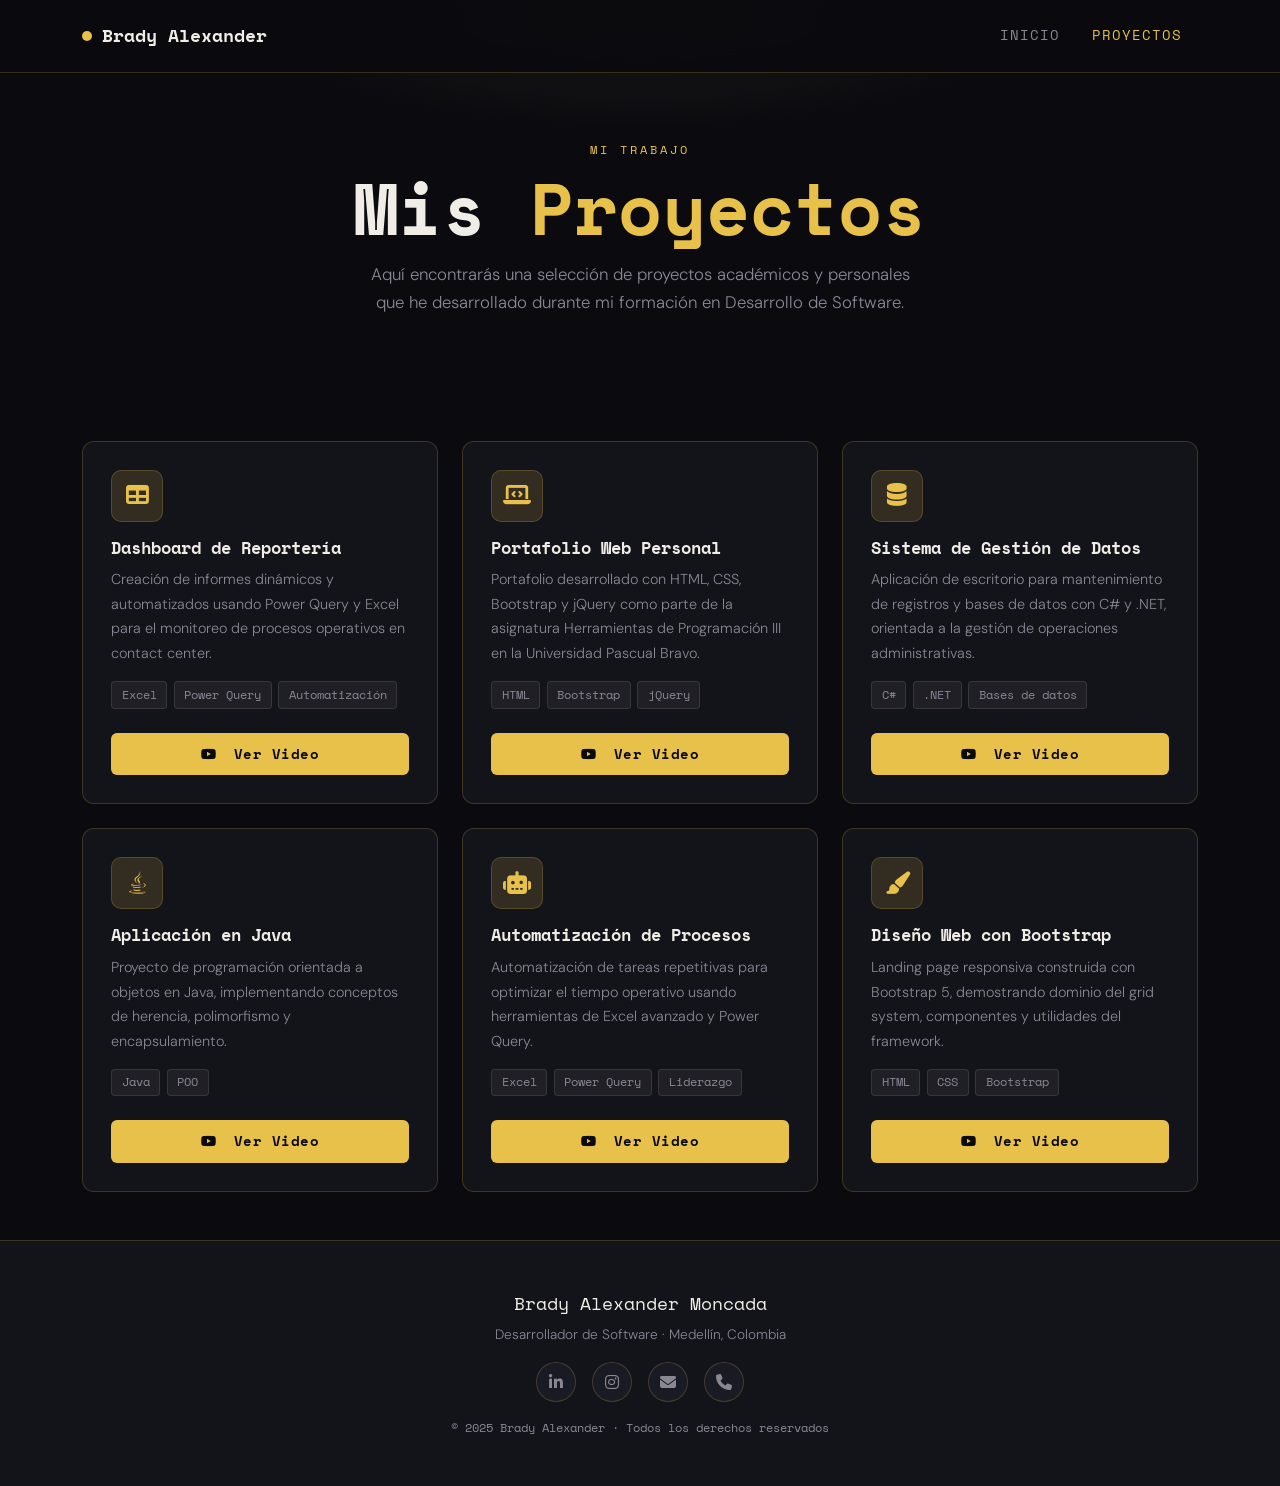
==== projects.html @ 41837b55 "Creación de estructura básica de mi portafolio" ====
<!DOCTYPE html>
<html lang="es">
<head>
  <meta charset="UTF-8" />
  <meta name="viewport" content="width=device-width, initial-scale=1.0"/>
  <title>Proyectos | Brady Alexander</title>

  <!-- Bootstrap CSS (CDN) -->
  <link rel="stylesheet" href="https://cdn.jsdelivr.net/npm/bootstrap@5.3.3/dist/css/bootstrap.min.css"/>
  <!-- FontAwesome (CDN) -->
  <link rel="stylesheet" href="https://cdnjs.cloudflare.com/ajax/libs/font-awesome/6.5.0/css/all.min.css"/>
  <!-- Google Fonts -->
  <link href="https://fonts.googleapis.com/css2?family=Space+Mono:wght@400;700&family=DM+Sans:wght@300;400;600&display=swap" rel="stylesheet"/>
  <!-- Estilos personalizados -->
  <link rel="stylesheet" href="css/styles.css"/>
</head>
<body>

  <!-- ===== NAVBAR ===== -->
  <nav class="navbar navbar-expand-lg navbar-dark fixed-top" id="mainNav">
    <div class="container">
      <a class="navbar-brand fw-bold" href="index.html">
        <span class="brand-dot"></span> Brady Alexander
      </a>
      <button class="navbar-toggler" type="button" data-bs-toggle="collapse" data-bs-target="#navMenu">
        <span class="navbar-toggler-icon"></span>
      </button>
      <div class="collapse navbar-collapse" id="navMenu">
        <ul class="navbar-nav ms-auto">
          <li class="nav-item"><a class="nav-link" href="index.html">Inicio</a></li>
          <li class="nav-item"><a class="nav-link active" href="projects.html">Proyectos</a></li>
        </ul>
      </div>
    </div>
  </nav>

  <!-- ===== HERO PROYECTOS ===== -->
  <header class="hero-projects d-flex align-items-center">
    <div class="container text-center">
      <span class="section-label">Mi trabajo</span>
      <h1 class="hero-title mt-2">Mis <span class="accent">Proyectos</span></h1>
      <p class="hero-desc mx-auto" style="max-width:550px;">
        Aquí encontrarás una selección de proyectos académicos y personales
        que he desarrollado durante mi formación en Desarrollo de Software.
      </p>
    </div>
  </header>

  <!-- ===== PROYECTOS ===== -->
  <section class="section-projects py-5">
    <div class="container">
      <div class="row g-4">

        <!-- Proyecto 1 -->
        <div class="col-md-6 col-lg-4">
          <div class="project-card">
            <div class="project-icon"><i class="fas fa-table"></i></div>
            <h5 class="project-title">Dashboard de Reportería</h5>
            <p class="project-desc">
              Creación de informes dinámicos y automatizados usando Power Query y Excel
              para el monitoreo de procesos operativos en contact center.
            </p>
            <div class="project-tags">
              <span>Excel</span><span>Power Query</span><span>Automatización</span>
            </div>
            <button
              class="btn btn-accent w-100 mt-3 btn-ver-video"
              data-bs-toggle="modal"
              data-bs-target="#modalVideo1"
              data-video="https://www.youtube.com/embed/Vl0H-qTclOE"
              data-titulo="Dashboard de Reportería">
              <i class="fab fa-youtube me-2"></i> Ver Video
            </button>
          </div>
        </div>

        <!-- Proyecto 2 -->
        <div class="col-md-6 col-lg-4">
          <div class="project-card">
            <div class="project-icon"><i class="fas fa-laptop-code"></i></div>
            <h5 class="project-title">Portafolio Web Personal</h5>
            <p class="project-desc">
              Portafolio desarrollado con HTML, CSS, Bootstrap y jQuery como parte de
              la asignatura Herramientas de Programación III en la Universidad Pascual Bravo.
            </p>
            <div class="project-tags">
              <span>HTML</span><span>Bootstrap</span><span>jQuery</span>
            </div>
            <button
              class="btn btn-accent w-100 mt-3 btn-ver-video"
              data-bs-toggle="modal"
              data-bs-target="#modalVideo1"
              data-video="https://www.youtube.com/embed/ysEN5RaKOlA"
              data-titulo="Portafolio Web Personal">
              <i class="fab fa-youtube me-2"></i> Ver Video
            </button>
          </div>
        </div>

        <!-- Proyecto 3 -->
        <div class="col-md-6 col-lg-4">
          <div class="project-card">
            <div class="project-icon"><i class="fas fa-database"></i></div>
            <h5 class="project-title">Sistema de Gestión de Datos</h5>
            <p class="project-desc">
              Aplicación de escritorio para mantenimiento de registros y bases de datos
              con C# y .NET, orientada a la gestión de operaciones administrativas.
            </p>
            <div class="project-tags">
              <span>C#</span><span>.NET</span><span>Bases de datos</span>
            </div>
            <button
              class="btn btn-accent w-100 mt-3 btn-ver-video"
              data-bs-toggle="modal"
              data-bs-target="#modalVideo1"
              data-video="https://www.youtube.com/embed/GfBdtaXNjr0"
              data-titulo="Sistema de Gestión de Datos">
              <i class="fab fa-youtube me-2"></i> Ver Video
            </button>
          </div>
        </div>

        <!-- Proyecto 4 -->
        <div class="col-md-6 col-lg-4">
          <div class="project-card">
            <div class="project-icon"><i class="fab fa-java"></i></div>
            <h5 class="project-title">Aplicación en Java</h5>
            <p class="project-desc">
              Proyecto de programación orientada a objetos en Java, implementando
              conceptos de herencia, polimorfismo y encapsulamiento.
            </p>
            <div class="project-tags">
              <span>Java</span><span>POO</span>
            </div>
            <button
              class="btn btn-accent w-100 mt-3 btn-ver-video"
              data-bs-toggle="modal"
              data-bs-target="#modalVideo1"
              data-video="https://www.youtube.com/embed/grEKMHGYyns"
              data-titulo="Aplicación en Java">
              <i class="fab fa-youtube me-2"></i> Ver Video
            </button>
          </div>
        </div>

        <!-- Proyecto 5 -->
        <div class="col-md-6 col-lg-4">
          <div class="project-card">
            <div class="project-icon"><i class="fas fa-robot"></i></div>
            <h5 class="project-title">Automatización de Procesos</h5>
            <p class="project-desc">
              Automatización de tareas repetitivas para optimizar el tiempo operativo
              usando herramientas de Excel avanzado y Power Query.
            </p>
            <div class="project-tags">
              <span>Excel</span><span>Power Query</span><span>Liderazgo</span>
            </div>
            <button
              class="btn btn-accent w-100 mt-3 btn-ver-video"
              data-bs-toggle="modal"
              data-bs-target="#modalVideo1"
              data-video="https://www.youtube.com/embed/9No-FiEInLA"
              data-titulo="Automatización de Procesos">
              <i class="fab fa-youtube me-2"></i> Ver Video
            </button>
          </div>
        </div>

        <!-- Proyecto 6 -->
        <div class="col-md-6 col-lg-4">
          <div class="project-card">
            <div class="project-icon"><i class="fas fa-paint-brush"></i></div>
            <h5 class="project-title">Diseño Web con Bootstrap</h5>
            <p class="project-desc">
              Landing page responsiva construida con Bootstrap 5, demostrando
              dominio del grid system, componentes y utilidades del framework.
            </p>
            <div class="project-tags">
              <span>HTML</span><span>CSS</span><span>Bootstrap</span>
            </div>
            <button
              class="btn btn-accent w-100 mt-3 btn-ver-video"
              data-bs-toggle="modal"
              data-bs-target="#modalVideo1"
              data-video="https://www.youtube.com/embed/O_9u1822Asw"
              data-titulo="Diseño Web con Bootstrap">
              <i class="fab fa-youtube me-2"></i> Ver Video
            </button>
          </div>
        </div>

      </div>
    </div>
  </section>

  <!-- ===== MODAL (único, reutilizable con jQuery) ===== -->
  <div class="modal fade" id="modalVideo1" tabindex="-1" aria-labelledby="modalLabel1" aria-hidden="true">
    <div class="modal-dialog modal-lg modal-dialog-centered">
      <div class="modal-content modal-custom">
        <div class="modal-header">
          <h5 class="modal-title" id="modalLabel1">Video del Proyecto</h5>
          <button type="button" class="btn-close btn-close-white" data-bs-dismiss="modal"></button>
        </div>
        <div class="modal-body p-0">
          <div class="ratio ratio-16x9">
            <iframe id="videoFrame" src="" title="Video del proyecto" allowfullscreen></iframe>
          </div>
        </div>
        <div class="modal-footer">
          <button type="button" class="btn btn-secondary" data-bs-dismiss="modal">
            <i class="fas fa-times me-1"></i> Cerrar
          </button>
        </div>
      </div>
    </div>
  </div>

  <!-- ===== FOOTER ===== -->
  <footer class="site-footer py-5">
    <div class="container text-center">
      <p class="footer-name">Brady Alexander Moncada</p>
      <p class="footer-sub">Desarrollador de Software · Medellín, Colombia</p>
      <div class="footer-social d-flex justify-content-center gap-3 my-3">
        <a href="https://www.linkedin.com/in/br-moncada-408133352/" target="_blank"><i class="fab fa-linkedin-in"></i></a>
        <a href="https://www.instagram.com/bra" target="_blank"><i class="fab fa-instagram"></i></a>
        <a href="mailto:bradymoncada17@gmail.com"><i class="fas fa-envelope"></i></a>
        <a href="tel:+573144029116"><i class="fas fa-phone"></i></a>
      </div>
      <p class="footer-copy">© 2025 Brady Alexander · Todos los derechos reservados</p>
    </div>
  </footer>

  <!-- jQuery (CDN) -->
  <script src="https://code.jquery.com/jquery-3.7.1.min.js"></script>
  <!-- Bootstrap JS (CDN) -->
  <script src="https://cdn.jsdelivr.net/npm/bootstrap@5.3.3/dist/js/bootstrap.bundle.min.js"></script>
  <!-- Scripts personalizados -->
  <script src="js/scripts.js"></script>
</body>
</html>
---- css/styles.css ----
/* ============================================
   PORTAFOLIO - BRADY ALEXANDER
   styles.css
   ============================================ */

/* ---------- Variables ---------- */
:root {
  --bg-dark:     #0a0a0f;
  --bg-card:     #13131a;
  --bg-card2:    #1a1a24;
  --accent:      #e8c14b;
  --accent-dim:  rgba(232, 193, 75, 0.15);
  --text-main:   #f0ede6;
  --text-muted:  #8a8795;
  --border:      rgba(232, 193, 75, 0.2);
  --font-mono:   'Space Mono', monospace;
  --font-body:   'DM Sans', sans-serif;
  --radius:      12px;
  --transition:  0.3s ease;
}

/* ---------- Reset & Base ---------- */
*, *::before, *::after { box-sizing: border-box; margin: 0; padding: 0; }

html { scroll-behavior: smooth; }

body {
  background-color: var(--bg-dark);
  color: var(--text-main);
  font-family: var(--font-body);
  font-weight: 300;
  line-height: 1.7;
  overflow-x: hidden;
}

h1, h2, h3, h4, h5, h6 { font-family: var(--font-mono); font-weight: 700; }

.accent { color: var(--accent); }

/* ---------- Navbar ---------- */
#mainNav {
  background: rgba(10, 10, 15, 0.85);
  backdrop-filter: blur(12px);
  border-bottom: 1px solid var(--border);
  padding: 1rem 0;
  transition: var(--transition);
}

#mainNav.scrolled {
  padding: 0.6rem 0;
  background: rgba(10, 10, 15, 0.97);
}

.navbar-brand {
  font-family: var(--font-mono);
  font-size: 1.1rem;
  color: var(--text-main) !important;
  display: flex;
  align-items: center;
  gap: 10px;
}

.brand-dot {
  display: inline-block;
  width: 10px;
  height: 10px;
  background: var(--accent);
  border-radius: 50%;
  animation: pulse 2s infinite;
}

@keyframes pulse {
  0%, 100% { opacity: 1; transform: scale(1); }
  50%       { opacity: 0.5; transform: scale(0.8); }
}

.nav-link {
  font-family: var(--font-mono);
  font-size: 0.85rem;
  color: var(--text-muted) !important;
  letter-spacing: 1px;
  text-transform: uppercase;
  transition: var(--transition);
  padding: 0.4rem 1rem !important;
}

.nav-link:hover,
.nav-link.active { color: var(--accent) !important; }

/* ---------- Botones ---------- */
.btn-accent {
  background: var(--accent);
  color: #0a0a0f;
  font-family: var(--font-mono);
  font-size: 0.85rem;
  font-weight: 700;
  border: none;
  border-radius: 6px;
  padding: 0.7rem 1.5rem;
  transition: var(--transition);
  letter-spacing: 0.5px;
}

.btn-accent:hover {
  background: #f0cd5a;
  color: #0a0a0f;
  transform: translateY(-2px);
  box-shadow: 0 8px 20px rgba(232, 193, 75, 0.3);
}

.btn-outline-light {
  font-family: var(--font-mono);
  font-size: 0.85rem;
  border-radius: 6px;
  padding: 0.7rem 1.5rem;
  transition: var(--transition);
}

.btn-outline-light:hover { transform: translateY(-2px); }

/* ---------- Hero (index) ---------- */
.hero {
  min-height: 100vh;
  padding: 120px 0 80px;
  background:
    radial-gradient(ellipse 60% 60% at 80% 50%, rgba(232,193,75,0.07) 0%, transparent 70%),
    radial-gradient(ellipse 40% 40% at 20% 80%, rgba(232,193,75,0.04) 0%, transparent 70%),
    var(--bg-dark);
}

.hero-tag {
  font-family: var(--font-mono);
  font-size: 0.9rem;
  color: var(--accent);
  letter-spacing: 2px;
  margin-bottom: 0.5rem;
}

.hero-title {
  font-size: clamp(2.5rem, 6vw, 4.5rem);
  line-height: 1.1;
  margin-bottom: 0.75rem;
}

.hero-subtitle {
  font-family: var(--font-mono);
  font-size: 0.9rem;
  color: var(--accent);
  letter-spacing: 1px;
  margin-bottom: 1.25rem;
}

.hero-desc {
  font-size: 1.05rem;
  color: var(--text-muted);
  max-width: 520px;
}

/* Avatar */
.avatar-wrapper {
  position: relative;
  width: 220px;
  height: 220px;
}

.avatar-ring {
  position: absolute;
  inset: -8px;
  border-radius: 50%;
  border: 2px dashed var(--border);
  animation: spin 20s linear infinite;
}

@keyframes spin { to { transform: rotate(360deg); } }

.avatar-initials {
  width: 220px;
  height: 220px;
  border-radius: 50%;
  background: var(--bg-card2);
  border: 3px solid var(--accent);
  display: flex;
  align-items: center;
  justify-content: center;
  font-family: var(--font-mono);
  font-size: 3.5rem;
  font-weight: 700;
  color: var(--accent);
  letter-spacing: 4px;
}

/* Social buttons */
.social-btn {
  width: 44px;
  height: 44px;
  border-radius: 50%;
  border: 1px solid var(--border);
  background: var(--bg-card);
  color: var(--text-muted);
  display: flex;
  align-items: center;
  justify-content: center;
  font-size: 1rem;
  text-decoration: none;
  transition: var(--transition);
}

.social-btn:hover {
  background: var(--accent);
  color: #0a0a0f;
  border-color: var(--accent);
  transform: translateY(-3px);
}

/* ---------- Hero Proyectos ---------- */
.hero-projects {
  min-height: 40vh;
  padding: 140px 0 60px;
  background:
    radial-gradient(ellipse 50% 50% at 50% 0%, rgba(232,193,75,0.08) 0%, transparent 70%),
    var(--bg-dark);
  text-align: center;
}

/* ---------- Secciones ---------- */
.section-label {
  font-family: var(--font-mono);
  font-size: 0.75rem;
  color: var(--accent);
  letter-spacing: 3px;
  text-transform: uppercase;
  display: block;
  margin-bottom: 0.5rem;
}

.section-title {
  font-size: clamp(1.8rem, 4vw, 2.8rem);
  margin-bottom: 0;
}

/* Sobre mí */
.section-sobre { background: var(--bg-card); }

.sobre-card {
  background: var(--bg-card2);
  border: 1px solid var(--border);
  border-radius: var(--radius);
  padding: 2rem;
}

.sobre-card p { color: var(--text-muted); margin-bottom: 1rem; }
.sobre-card p:last-child { margin-bottom: 0; }
.sobre-card strong { color: var(--text-main); }

.info-grid {
  display: grid;
  grid-template-columns: 1fr 1fr;
  gap: 1rem;
}

.info-item {
  background: var(--bg-card2);
  border: 1px solid var(--border);
  border-radius: 8px;
  padding: 0.85rem 1rem;
  display: flex;
  align-items: center;
  gap: 0.75rem;
  font-size: 0.9rem;
  color: var(--text-muted);
}

.info-item i { color: var(--accent); font-size: 1rem; flex-shrink: 0; }

/* Habilidades */
.section-skills { background: var(--bg-dark); }

.skills-card {
  background: var(--bg-card);
  border: 1px solid var(--border);
  border-radius: var(--radius);
  padding: 2rem;
  height: 100%;
}

.skills-group-title {
  font-family: var(--font-mono);
  font-size: 0.9rem;
  color: var(--accent);
  margin-bottom: 1.25rem;
  text-transform: uppercase;
  letter-spacing: 1px;
}

.skill-tags { display: flex; flex-wrap: wrap; gap: 0.5rem; }

.skill-tag {
  background: var(--accent-dim);
  border: 1px solid var(--border);
  color: var(--text-main);
  border-radius: 6px;
  padding: 0.35rem 0.85rem;
  font-size: 0.82rem;
  display: flex;
  align-items: center;
  gap: 0.5rem;
  transition: var(--transition);
}

.skill-tag i { color: var(--accent); }

.skill-tag:hover {
  background: var(--accent);
  color: #0a0a0f;
  border-color: var(--accent);
  transform: translateY(-2px);
}

.skill-tag:hover i { color: #0a0a0f; }

.skill-tag.soft { background: rgba(255,255,255,0.04); }
.skill-tag.soft i { color: var(--text-muted); }
.skill-tag.soft:hover i { color: #0a0a0f; }

/* Experiencia / Timeline */
.section-exp { background: var(--bg-card); }

.timeline { position: relative; padding-left: 2rem; }

.timeline::before {
  content: '';
  position: absolute;
  left: 0;
  top: 0;
  bottom: 0;
  width: 2px;
  background: linear-gradient(to bottom, var(--accent), transparent);
}

.timeline-item { position: relative; padding: 0 0 2.5rem 2rem; }

.timeline-dot {
  position: absolute;
  left: -2rem;
  top: 4px;
  width: 14px;
  height: 14px;
  border-radius: 50%;
  background: var(--accent);
  border: 3px solid var(--bg-dark);
  transform: translateX(4px);
}

.timeline-content {
  background: var(--bg-card2);
  border: 1px solid var(--border);
  border-radius: var(--radius);
  padding: 1.25rem 1.5rem;
}

.timeline-date {
  font-family: var(--font-mono);
  font-size: 0.75rem;
  color: var(--accent);
  letter-spacing: 1px;
  display: block;
  margin-bottom: 0.35rem;
}

.timeline-content h5 {
  font-size: 1rem;
  margin-bottom: 0.75rem;
  color: var(--text-main);
}

.timeline-content h5 em { color: var(--text-muted); font-style: normal; }

.timeline-content ul {
  list-style: none;
  padding: 0;
  margin: 0;
}

.timeline-content ul li {
  color: var(--text-muted);
  font-size: 0.9rem;
  padding: 0.15rem 0 0.15rem 1.1rem;
  position: relative;
}

.timeline-content ul li::before {
  content: '▸';
  color: var(--accent);
  position: absolute;
  left: 0;
}

/* Estudios */
.section-studies { background: var(--bg-dark); }

.study-card {
  background: var(--bg-card);
  border: 1px solid var(--border);
  border-radius: var(--radius);
  padding: 2rem;
  text-align: center;
  height: 100%;
  position: relative;
  transition: var(--transition);
}

.study-card:hover {
  border-color: var(--accent);
  transform: translateY(-4px);
  box-shadow: 0 12px 30px rgba(232, 193, 75, 0.1);
}

.study-card.current { border-color: var(--accent); }

.study-badge {
  position: absolute;
  top: -12px;
  left: 50%;
  transform: translateX(-50%);
  background: var(--accent);
  color: #0a0a0f;
  font-family: var(--font-mono);
  font-size: 0.7rem;
  font-weight: 700;
  padding: 0.2rem 0.8rem;
  border-radius: 20px;
  letter-spacing: 1px;
}

.study-icon {
  font-size: 2.5rem;
  color: var(--accent);
  margin-bottom: 1rem;
  display: block;
}

.study-card h5 { font-size: 1rem; margin-bottom: 0.4rem; }

.study-card p { color: var(--text-muted); font-size: 0.88rem; margin-bottom: 0.75rem; }

.study-date {
  font-family: var(--font-mono);
  font-size: 0.75rem;
  color: var(--text-muted);
}

/* ---------- Proyectos ---------- */
.section-projects { background: var(--bg-dark); }

.project-card {
  background: var(--bg-card);
  border: 1px solid var(--border);
  border-radius: var(--radius);
  padding: 1.75rem;
  height: 100%;
  display: flex;
  flex-direction: column;
  transition: var(--transition);
}

.project-card:hover {
  border-color: var(--accent);
  transform: translateY(-5px);
  box-shadow: 0 16px 40px rgba(232, 193, 75, 0.12);
}

.project-icon {
  width: 52px;
  height: 52px;
  border-radius: 10px;
  background: var(--accent-dim);
  border: 1px solid var(--border);
  display: flex;
  align-items: center;
  justify-content: center;
  font-size: 1.4rem;
  color: var(--accent);
  margin-bottom: 1rem;
}

.project-title {
  font-size: 1.05rem;
  margin-bottom: 0.6rem;
}

.project-desc {
  font-size: 0.9rem;
  color: var(--text-muted);
  flex-grow: 1;
  margin-bottom: 1rem;
}

.project-tags {
  display: flex;
  flex-wrap: wrap;
  gap: 0.4rem;
  margin-bottom: 0.5rem;
}

.project-tags span {
  background: rgba(255,255,255,0.05);
  border: 1px solid rgba(255,255,255,0.1);
  color: var(--text-muted);
  border-radius: 4px;
  padding: 0.15rem 0.6rem;
  font-size: 0.75rem;
  font-family: var(--font-mono);
}

/* ---------- Modal ---------- */
.modal-custom {
  background: var(--bg-card);
  border: 1px solid var(--border);
  border-radius: var(--radius);
}

.modal-custom .modal-header {
  background: var(--bg-card2);
  border-bottom: 1px solid var(--border);
  color: var(--text-main);
}

.modal-custom .modal-title { font-family: var(--font-mono); font-size: 0.95rem; }

.modal-custom .modal-footer {
  background: var(--bg-card2);
  border-top: 1px solid var(--border);
}

.modal-custom iframe { border: none; }

/* ---------- Footer ---------- */
.site-footer {
  background: var(--bg-card);
  border-top: 1px solid var(--border);
}

.footer-name {
  font-family: var(--font-mono);
  font-size: 1.1rem;
  color: var(--text-main);
  margin-bottom: 0.25rem;
}

.footer-sub {
  font-size: 0.85rem;
  color: var(--text-muted);
  margin-bottom: 0;
}

.footer-social a {
  width: 40px;
  height: 40px;
  border-radius: 50%;
  border: 1px solid var(--border);
  background: var(--bg-card2);
  color: var(--text-muted);
  display: flex;
  align-items: center;
  justify-content: center;
  text-decoration: none;
  transition: var(--transition);
}

.footer-social a:hover {
  background: var(--accent);
  color: #0a0a0f;
  border-color: var(--accent);
}

.footer-copy {
  font-family: var(--font-mono);
  font-size: 0.75rem;
  color: var(--text-muted);
  margin-bottom: 0;
}

/* ---------- Animación scroll (jQuery observer) ---------- */
.fade-up {
  opacity: 0;
  transform: translateY(30px);
  transition: opacity 0.6s ease, transform 0.6s ease;
}

.fade-up.visible {
  opacity: 1;
  transform: translateY(0);
}

/* ---------- Responsive ---------- */
@media (max-width: 768px) {
  .info-grid { grid-template-columns: 1fr; }
  .hero { padding: 100px 0 60px; }
  .hero-title { font-size: 2.5rem; }
  .avatar-wrapper { width: 160px; height: 160px; }
  .avatar-initials { width: 160px; height: 160px; font-size: 2.5rem; }
}
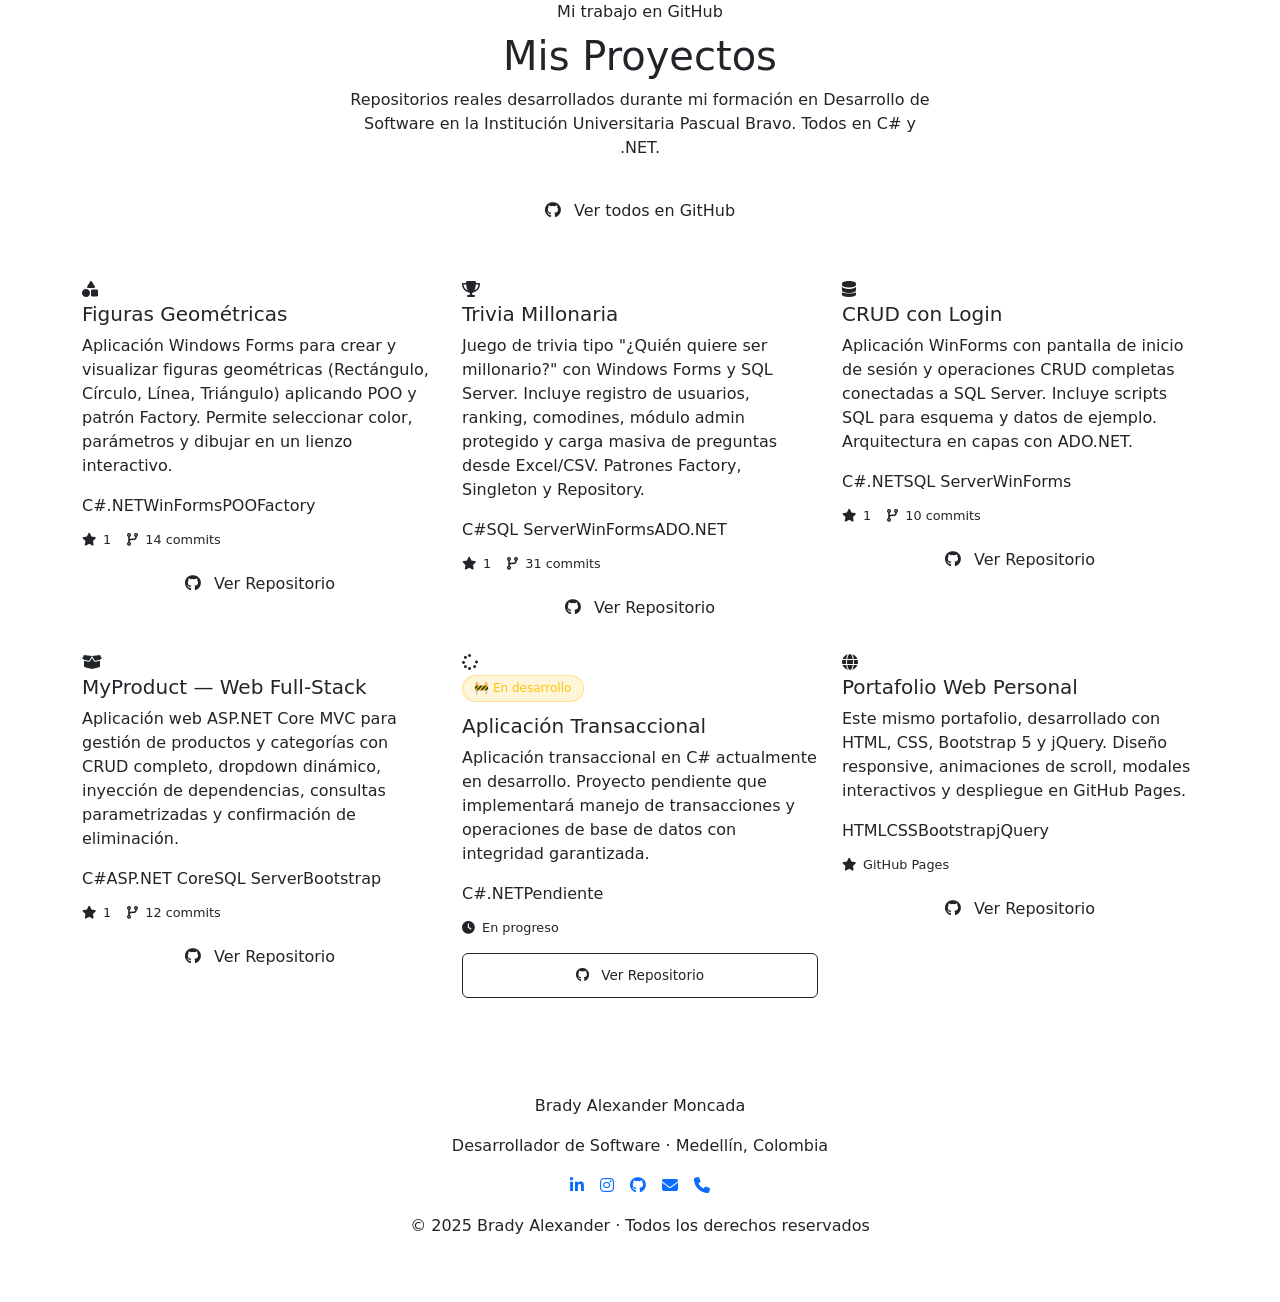
==== commit 15198b79: "Se agrega nuevos datos y función de descargar Hoja de vida" ====
--- a/projects.html
+++ b/projects.html
@@ -4,19 +4,13 @@
   <meta charset="UTF-8" />
   <meta name="viewport" content="width=device-width, initial-scale=1.0"/>
   <title>Proyectos | Brady Alexander</title>
-
-  <!-- Bootstrap CSS (CDN) -->
   <link rel="stylesheet" href="https://cdn.jsdelivr.net/npm/bootstrap@5.3.3/dist/css/bootstrap.min.css"/>
-  <!-- FontAwesome (CDN) -->
   <link rel="stylesheet" href="https://cdnjs.cloudflare.com/ajax/libs/font-awesome/6.5.0/css/all.min.css"/>
-  <!-- Google Fonts -->
   <link href="https://fonts.googleapis.com/css2?family=Space+Mono:wght@400;700&family=DM+Sans:wght@300;400;600&display=swap" rel="stylesheet"/>
-  <!-- Estilos personalizados -->
   <link rel="stylesheet" href="css/styles.css"/>
 </head>
 <body>
 
-  <!-- ===== NAVBAR ===== -->
   <nav class="navbar navbar-expand-lg navbar-dark fixed-top" id="mainNav">
     <div class="container">
       <a class="navbar-brand fw-bold" href="index.html">
@@ -34,158 +28,158 @@
     </div>
   </nav>
 
-  <!-- ===== HERO PROYECTOS ===== -->
   <header class="hero-projects d-flex align-items-center">
     <div class="container text-center">
-      <span class="section-label">Mi trabajo</span>
+      <span class="section-label">Mi trabajo en GitHub</span>
       <h1 class="hero-title mt-2">Mis <span class="accent">Proyectos</span></h1>
-      <p class="hero-desc mx-auto" style="max-width:550px;">
-        Aquí encontrarás una selección de proyectos académicos y personales
-        que he desarrollado durante mi formación en Desarrollo de Software.
+      <p class="hero-desc mx-auto" style="max-width:580px;">
+        Repositorios reales desarrollados durante mi formación en Desarrollo de Software en la
+        Institución Universitaria Pascual Bravo. Todos en C# y .NET.
       </p>
+      <a href="https://github.com/bradymoncada17" target="_blank" class="btn btn-accent mt-3">
+        <i class="fab fa-github me-2"></i> Ver todos en GitHub
+      </a>
     </div>
   </header>
 
-  <!-- ===== PROYECTOS ===== -->
   <section class="section-projects py-5">
     <div class="container">
       <div class="row g-4">
 
-        <!-- Proyecto 1 -->
-        <div class="col-md-6 col-lg-4">
-          <div class="project-card">
-            <div class="project-icon"><i class="fas fa-table"></i></div>
-            <h5 class="project-title">Dashboard de Reportería</h5>
-            <p class="project-desc">
-              Creación de informes dinámicos y automatizados usando Power Query y Excel
-              para el monitoreo de procesos operativos en contact center.
-            </p>
-            <div class="project-tags">
-              <span>Excel</span><span>Power Query</span><span>Automatización</span>
-            </div>
-            <button
-              class="btn btn-accent w-100 mt-3 btn-ver-video"
-              data-bs-toggle="modal"
-              data-bs-target="#modalVideo1"
-              data-video="https://www.youtube.com/embed/Vl0H-qTclOE"
-              data-titulo="Dashboard de Reportería">
-              <i class="fab fa-youtube me-2"></i> Ver Video
-            </button>
-          </div>
-        </div>
-
-        <!-- Proyecto 2 -->
-        <div class="col-md-6 col-lg-4">
-          <div class="project-card">
-            <div class="project-icon"><i class="fas fa-laptop-code"></i></div>
+        <!-- PROYECTO 1: Figuras Geométricas -->
+        <div class="col-md-6 col-lg-4">
+          <div class="project-card">
+            <div class="project-icon"><i class="fas fa-shapes"></i></div>
+            <h5 class="project-title">Figuras Geométricas</h5>
+            <p class="project-desc">
+              Aplicación Windows Forms para crear y visualizar figuras geométricas
+              (Rectángulo, Círculo, Línea, Triángulo) aplicando POO y patrón Factory.
+              Permite seleccionar color, parámetros y dibujar en un lienzo interactivo.
+            </p>
+            <div class="project-tags">
+              <span>C#</span><span>.NET</span><span>WinForms</span><span>POO</span><span>Factory</span>
+            </div>
+            <div class="project-meta">
+              <span><i class="fas fa-star"></i> 1</span>
+              <span><i class="fas fa-code-branch"></i> 14 commits</span>
+            </div>
+            <a href="https://github.com/bradymoncada17/Figuras-Geom-tricas" target="_blank" class="btn btn-accent w-100 mt-3">
+              <i class="fab fa-github me-2"></i> Ver Repositorio
+            </a>
+          </div>
+        </div>
+
+        <!-- PROYECTO 2: Millonario Challenge -->
+        <div class="col-md-6 col-lg-4">
+          <div class="project-card">
+            <div class="project-icon"><i class="fas fa-trophy"></i></div>
+            <h5 class="project-title">Trivia Millonaria</h5>
+            <p class="project-desc">
+              Juego de trivia tipo "¿Quién quiere ser millonario?" con Windows Forms y SQL Server.
+              Incluye registro de usuarios, ranking, comodines, módulo admin protegido y
+              carga masiva de preguntas desde Excel/CSV. Patrones Factory, Singleton y Repository.
+            </p>
+            <div class="project-tags">
+              <span>C#</span><span>SQL Server</span><span>WinForms</span><span>ADO.NET</span>
+            </div>
+            <div class="project-meta">
+              <span><i class="fas fa-star"></i> 1</span>
+              <span><i class="fas fa-code-branch"></i> 31 commits</span>
+            </div>
+            <a href="https://github.com/bradymoncada17/Millonario-Challenge" target="_blank" class="btn btn-accent w-100 mt-3">
+              <i class="fab fa-github me-2"></i> Ver Repositorio
+            </a>
+          </div>
+        </div>
+
+        <!-- PROYECTO 3: CRUD -->
+        <div class="col-md-6 col-lg-4">
+          <div class="project-card">
+            <div class="project-icon"><i class="fas fa-database"></i></div>
+            <h5 class="project-title">CRUD con Login</h5>
+            <p class="project-desc">
+              Aplicación WinForms con pantalla de inicio de sesión y operaciones CRUD
+              completas conectadas a SQL Server. Incluye scripts SQL para esquema y
+              datos de ejemplo. Arquitectura en capas con ADO.NET.
+            </p>
+            <div class="project-tags">
+              <span>C#</span><span>.NET</span><span>SQL Server</span><span>WinForms</span>
+            </div>
+            <div class="project-meta">
+              <span><i class="fas fa-star"></i> 1</span>
+              <span><i class="fas fa-code-branch"></i> 10 commits</span>
+            </div>
+            <a href="https://github.com/bradymoncada17/CRUD" target="_blank" class="btn btn-accent w-100 mt-3">
+              <i class="fab fa-github me-2"></i> Ver Repositorio
+            </a>
+          </div>
+        </div>
+
+        <!-- PROYECTO 4: MyProduct -->
+        <div class="col-md-6 col-lg-4">
+          <div class="project-card">
+            <div class="project-icon"><i class="fas fa-box-open"></i></div>
+            <h5 class="project-title">MyProduct — Web Full-Stack</h5>
+            <p class="project-desc">
+              Aplicación web ASP.NET Core MVC para gestión de productos y categorías con
+              CRUD completo, dropdown dinámico, inyección de dependencias, consultas
+              parametrizadas y confirmación de eliminación.
+            </p>
+            <div class="project-tags">
+              <span>C#</span><span>ASP.NET Core</span><span>SQL Server</span><span>Bootstrap</span>
+            </div>
+            <div class="project-meta">
+              <span><i class="fas fa-star"></i> 1</span>
+              <span><i class="fas fa-code-branch"></i> 12 commits</span>
+            </div>
+            <a href="https://github.com/bradymoncada17/MyProduct" target="_blank" class="btn btn-accent w-100 mt-3">
+              <i class="fab fa-github me-2"></i> Ver Repositorio
+            </a>
+          </div>
+        </div>
+
+        <!-- PROYECTO 5: Aplicacion Transaccional -->
+        <div class="col-md-6 col-lg-4">
+          <div class="project-card">
+            <div class="project-icon"><i class="fas fa-spinner"></i></div>
+            <span class="project-wip-badge">🚧 En desarrollo</span>
+            <h5 class="project-title">Aplicación Transaccional</h5>
+            <p class="project-desc">
+              Aplicación transaccional en C# actualmente en desarrollo. Proyecto pendiente
+              que implementará manejo de transacciones y operaciones de base de datos
+              con integridad garantizada.
+            </p>
+            <div class="project-tags">
+              <span>C#</span><span>.NET</span><span>Pendiente</span>
+            </div>
+            <div class="project-meta">
+              <span><i class="fas fa-clock"></i> En progreso</span>
+            </div>
+            <a href="https://github.com/bradymoncada17/Aplicacion-transaccional" target="_blank" class="btn btn-outline-secondary w-100 mt-3">
+              <i class="fab fa-github me-2"></i> Ver Repositorio
+            </a>
+          </div>
+        </div>
+
+        <!-- PROYECTO 6: PortafolioWeb -->
+        <div class="col-md-6 col-lg-4">
+          <div class="project-card">
+            <div class="project-icon"><i class="fas fa-globe"></i></div>
             <h5 class="project-title">Portafolio Web Personal</h5>
             <p class="project-desc">
-              Portafolio desarrollado con HTML, CSS, Bootstrap y jQuery como parte de
-              la asignatura Herramientas de Programación III en la Universidad Pascual Bravo.
-            </p>
-            <div class="project-tags">
-              <span>HTML</span><span>Bootstrap</span><span>jQuery</span>
-            </div>
-            <button
-              class="btn btn-accent w-100 mt-3 btn-ver-video"
-              data-bs-toggle="modal"
-              data-bs-target="#modalVideo1"
-              data-video="https://www.youtube.com/embed/ysEN5RaKOlA"
-              data-titulo="Portafolio Web Personal">
-              <i class="fab fa-youtube me-2"></i> Ver Video
-            </button>
-          </div>
-        </div>
-
-        <!-- Proyecto 3 -->
-        <div class="col-md-6 col-lg-4">
-          <div class="project-card">
-            <div class="project-icon"><i class="fas fa-database"></i></div>
-            <h5 class="project-title">Sistema de Gestión de Datos</h5>
-            <p class="project-desc">
-              Aplicación de escritorio para mantenimiento de registros y bases de datos
-              con C# y .NET, orientada a la gestión de operaciones administrativas.
-            </p>
-            <div class="project-tags">
-              <span>C#</span><span>.NET</span><span>Bases de datos</span>
-            </div>
-            <button
-              class="btn btn-accent w-100 mt-3 btn-ver-video"
-              data-bs-toggle="modal"
-              data-bs-target="#modalVideo1"
-              data-video="https://www.youtube.com/embed/GfBdtaXNjr0"
-              data-titulo="Sistema de Gestión de Datos">
-              <i class="fab fa-youtube me-2"></i> Ver Video
-            </button>
-          </div>
-        </div>
-
-        <!-- Proyecto 4 -->
-        <div class="col-md-6 col-lg-4">
-          <div class="project-card">
-            <div class="project-icon"><i class="fab fa-java"></i></div>
-            <h5 class="project-title">Aplicación en Java</h5>
-            <p class="project-desc">
-              Proyecto de programación orientada a objetos en Java, implementando
-              conceptos de herencia, polimorfismo y encapsulamiento.
-            </p>
-            <div class="project-tags">
-              <span>Java</span><span>POO</span>
-            </div>
-            <button
-              class="btn btn-accent w-100 mt-3 btn-ver-video"
-              data-bs-toggle="modal"
-              data-bs-target="#modalVideo1"
-              data-video="https://www.youtube.com/embed/grEKMHGYyns"
-              data-titulo="Aplicación en Java">
-              <i class="fab fa-youtube me-2"></i> Ver Video
-            </button>
-          </div>
-        </div>
-
-        <!-- Proyecto 5 -->
-        <div class="col-md-6 col-lg-4">
-          <div class="project-card">
-            <div class="project-icon"><i class="fas fa-robot"></i></div>
-            <h5 class="project-title">Automatización de Procesos</h5>
-            <p class="project-desc">
-              Automatización de tareas repetitivas para optimizar el tiempo operativo
-              usando herramientas de Excel avanzado y Power Query.
-            </p>
-            <div class="project-tags">
-              <span>Excel</span><span>Power Query</span><span>Liderazgo</span>
-            </div>
-            <button
-              class="btn btn-accent w-100 mt-3 btn-ver-video"
-              data-bs-toggle="modal"
-              data-bs-target="#modalVideo1"
-              data-video="https://www.youtube.com/embed/9No-FiEInLA"
-              data-titulo="Automatización de Procesos">
-              <i class="fab fa-youtube me-2"></i> Ver Video
-            </button>
-          </div>
-        </div>
-
-        <!-- Proyecto 6 -->
-        <div class="col-md-6 col-lg-4">
-          <div class="project-card">
-            <div class="project-icon"><i class="fas fa-paint-brush"></i></div>
-            <h5 class="project-title">Diseño Web con Bootstrap</h5>
-            <p class="project-desc">
-              Landing page responsiva construida con Bootstrap 5, demostrando
-              dominio del grid system, componentes y utilidades del framework.
-            </p>
-            <div class="project-tags">
-              <span>HTML</span><span>CSS</span><span>Bootstrap</span>
-            </div>
-            <button
-              class="btn btn-accent w-100 mt-3 btn-ver-video"
-              data-bs-toggle="modal"
-              data-bs-target="#modalVideo1"
-              data-video="https://www.youtube.com/embed/O_9u1822Asw"
-              data-titulo="Diseño Web con Bootstrap">
-              <i class="fab fa-youtube me-2"></i> Ver Video
-            </button>
+              Este mismo portafolio, desarrollado con HTML, CSS, Bootstrap 5 y jQuery.
+              Diseño responsive, animaciones de scroll, modales interactivos y despliegue
+              en GitHub Pages.
+            </p>
+            <div class="project-tags">
+              <span>HTML</span><span>CSS</span><span>Bootstrap</span><span>jQuery</span>
+            </div>
+            <div class="project-meta">
+              <span><i class="fas fa-star"></i> GitHub Pages</span>
+            </div>
+            <a href="https://github.com/bradymoncada17/PortafolioWeb" target="_blank" class="btn btn-accent w-100 mt-3">
+              <i class="fab fa-github me-2"></i> Ver Repositorio
+            </a>
           </div>
         </div>
 
@@ -193,36 +187,14 @@
     </div>
   </section>
 
-  <!-- ===== MODAL (único, reutilizable con jQuery) ===== -->
-  <div class="modal fade" id="modalVideo1" tabindex="-1" aria-labelledby="modalLabel1" aria-hidden="true">
-    <div class="modal-dialog modal-lg modal-dialog-centered">
-      <div class="modal-content modal-custom">
-        <div class="modal-header">
-          <h5 class="modal-title" id="modalLabel1">Video del Proyecto</h5>
-          <button type="button" class="btn-close btn-close-white" data-bs-dismiss="modal"></button>
-        </div>
-        <div class="modal-body p-0">
-          <div class="ratio ratio-16x9">
-            <iframe id="videoFrame" src="" title="Video del proyecto" allowfullscreen></iframe>
-          </div>
-        </div>
-        <div class="modal-footer">
-          <button type="button" class="btn btn-secondary" data-bs-dismiss="modal">
-            <i class="fas fa-times me-1"></i> Cerrar
-          </button>
-        </div>
-      </div>
-    </div>
-  </div>
-
-  <!-- ===== FOOTER ===== -->
   <footer class="site-footer py-5">
     <div class="container text-center">
       <p class="footer-name">Brady Alexander Moncada</p>
       <p class="footer-sub">Desarrollador de Software · Medellín, Colombia</p>
       <div class="footer-social d-flex justify-content-center gap-3 my-3">
-        <a href="https://www.linkedin.com/in/br-moncada-408133352/" target="_blank"><i class="fab fa-linkedin-in"></i></a>
-        <a href="https://www.instagram.com/bra" target="_blank"><i class="fab fa-instagram"></i></a>
+        <a href="https://www.linkedin.com/in/brady-moncada-408133352/" target="_blank"><i class="fab fa-linkedin-in"></i></a>
+        <a href="https://www.instagram.com/bradymoncadaj/" target="_blank"><i class="fab fa-instagram"></i></a>
+        <a href="https://github.com/bradymoncada17" target="_blank"><i class="fab fa-github"></i></a>
         <a href="mailto:bradymoncada17@gmail.com"><i class="fas fa-envelope"></i></a>
         <a href="tel:+573144029116"><i class="fas fa-phone"></i></a>
       </div>
@@ -230,11 +202,8 @@
     </div>
   </footer>
 
-  <!-- jQuery (CDN) -->
   <script src="https://code.jquery.com/jquery-3.7.1.min.js"></script>
-  <!-- Bootstrap JS (CDN) -->
   <script src="https://cdn.jsdelivr.net/npm/bootstrap@5.3.3/dist/js/bootstrap.bundle.min.js"></script>
-  <!-- Scripts personalizados -->
   <script src="js/scripts.js"></script>
 </body>
-</html>
+</html>
--- a/css/styles.css
+++ b/css/styles.css
@@ -1,602 +1,55 @@
-/* ============================================
-   PORTAFOLIO - BRADY ALEXANDER
-   styles.css
-   ============================================ */
-
-/* ---------- Variables ---------- */
-:root {
-  --bg-dark:     #0a0a0f;
-  --bg-card:     #13131a;
-  --bg-card2:    #1a1a24;
-  --accent:      #e8c14b;
-  --accent-dim:  rgba(232, 193, 75, 0.15);
-  --text-main:   #f0ede6;
-  --text-muted:  #8a8795;
-  --border:      rgba(232, 193, 75, 0.2);
-  --font-mono:   'Space Mono', monospace;
-  --font-body:   'DM Sans', sans-serif;
-  --radius:      12px;
-  --transition:  0.3s ease;
+/* FOTO DE PERFIL */
+.avatar-photo {
+  width: 220px;
+  height: 220px;
+  border-radius: 50%;
+  object-fit: cover;
+  border: 3px solid var(--accent);
+  position: relative;
+  z-index: 1;
 }
 
-/* ---------- Reset & Base ---------- */
-*, *::before, *::after { box-sizing: border-box; margin: 0; padding: 0; }
-
-html { scroll-behavior: smooth; }
-
-body {
-  background-color: var(--bg-dark);
-  color: var(--text-main);
-  font-family: var(--font-body);
-  font-weight: 300;
-  line-height: 1.7;
-  overflow-x: hidden;
+/* PROYECTO - BADGE "En desarrollo" */
+.project-wip-badge {
+  display: inline-block;
+  background: rgba(255, 193, 7, 0.15);
+  border: 1px solid rgba(255, 193, 7, 0.4);
+  color: #ffc107;
+  font-size: 0.75rem;
+  font-family: var(--font-mono);
+  border-radius: 20px;
+  padding: 0.2rem 0.7rem;
+  margin-bottom: 0.75rem;
 }
 
-h1, h2, h3, h4, h5, h6 { font-family: var(--font-mono); font-weight: 700; }
-
-.accent { color: var(--accent); }
-
-/* ---------- Navbar ---------- */
-#mainNav {
-  background: rgba(10, 10, 15, 0.85);
-  backdrop-filter: blur(12px);
-  border-bottom: 1px solid var(--border);
-  padding: 1rem 0;
-  transition: var(--transition);
+/* PROYECTO - META (estrellas, commits) */
+.project-meta {
+  display: flex;
+  gap: 1rem;
+  font-size: 0.8rem;
+  color: var(--text-muted);
+  font-family: var(--font-mono);
+  margin-top: 0.75rem;
 }
 
-#mainNav.scrolled {
-  padding: 0.6rem 0;
-  background: rgba(10, 10, 15, 0.97);
+.project-meta i {
+  color: var(--accent);
+  margin-right: 3px;
 }
 
-.navbar-brand {
-  font-family: var(--font-mono);
-  font-size: 1.1rem;
-  color: var(--text-main) !important;
-  display: flex;
-  align-items: center;
-  gap: 10px;
-}
-
-.brand-dot {
-  display: inline-block;
-  width: 10px;
-  height: 10px;
-  background: var(--accent);
-  border-radius: 50%;
-  animation: pulse 2s infinite;
-}
-
-@keyframes pulse {
-  0%, 100% { opacity: 1; transform: scale(1); }
-  50%       { opacity: 0.5; transform: scale(0.8); }
-}
-
-.nav-link {
-  font-family: var(--font-mono);
-  font-size: 0.85rem;
-  color: var(--text-muted) !important;
-  letter-spacing: 1px;
-  text-transform: uppercase;
-  transition: var(--transition);
-  padding: 0.4rem 1rem !important;
-}
-
-.nav-link:hover,
-.nav-link.active { color: var(--accent) !important; }
-
-/* ---------- Botones ---------- */
-.btn-accent {
-  background: var(--accent);
-  color: #0a0a0f;
-  font-family: var(--font-mono);
-  font-size: 0.85rem;
-  font-weight: 700;
-  border: none;
-  border-radius: 6px;
-  padding: 0.7rem 1.5rem;
-  transition: var(--transition);
-  letter-spacing: 0.5px;
-}
-
-.btn-accent:hover {
-  background: #f0cd5a;
-  color: #0a0a0f;
-  transform: translateY(-2px);
-  box-shadow: 0 8px 20px rgba(232, 193, 75, 0.3);
-}
-
-.btn-outline-light {
+/* BOTÓN OUTLINE SECUNDARIO para proyectos en desarrollo */
+.btn-outline-secondary {
   font-family: var(--font-mono);
   font-size: 0.85rem;
   border-radius: 6px;
   padding: 0.7rem 1.5rem;
+  border-color: var(--text-muted);
+  color: var(--text-muted);
   transition: var(--transition);
 }
-
-.btn-outline-light:hover { transform: translateY(-2px); }
-
-/* ---------- Hero (index) ---------- */
-.hero {
-  min-height: 100vh;
-  padding: 120px 0 80px;
-  background:
-    radial-gradient(ellipse 60% 60% at 80% 50%, rgba(232,193,75,0.07) 0%, transparent 70%),
-    radial-gradient(ellipse 40% 40% at 20% 80%, rgba(232,193,75,0.04) 0%, transparent 70%),
-    var(--bg-dark);
+.btn-outline-secondary:hover {
+  border-color: var(--accent);
+  color: var(--accent);
+  background: transparent;
 }
 
-.hero-tag {
-  font-family: var(--font-mono);
-  font-size: 0.9rem;
-  color: var(--accent);
-  letter-spacing: 2px;
-  margin-bottom: 0.5rem;
-}
-
-.hero-title {
-  font-size: clamp(2.5rem, 6vw, 4.5rem);
-  line-height: 1.1;
-  margin-bottom: 0.75rem;
-}
-
-.hero-subtitle {
-  font-family: var(--font-mono);
-  font-size: 0.9rem;
-  color: var(--accent);
-  letter-spacing: 1px;
-  margin-bottom: 1.25rem;
-}
-
-.hero-desc {
-  font-size: 1.05rem;
-  color: var(--text-muted);
-  max-width: 520px;
-}
-
-/* Avatar */
-.avatar-wrapper {
-  position: relative;
-  width: 220px;
-  height: 220px;
-}
-
-.avatar-ring {
-  position: absolute;
-  inset: -8px;
-  border-radius: 50%;
-  border: 2px dashed var(--border);
-  animation: spin 20s linear infinite;
-}
-
-@keyframes spin { to { transform: rotate(360deg); } }
-
-.avatar-initials {
-  width: 220px;
-  height: 220px;
-  border-radius: 50%;
-  background: var(--bg-card2);
-  border: 3px solid var(--accent);
-  display: flex;
-  align-items: center;
-  justify-content: center;
-  font-family: var(--font-mono);
-  font-size: 3.5rem;
-  font-weight: 700;
-  color: var(--accent);
-  letter-spacing: 4px;
-}
-
-/* Social buttons */
-.social-btn {
-  width: 44px;
-  height: 44px;
-  border-radius: 50%;
-  border: 1px solid var(--border);
-  background: var(--bg-card);
-  color: var(--text-muted);
-  display: flex;
-  align-items: center;
-  justify-content: center;
-  font-size: 1rem;
-  text-decoration: none;
-  transition: var(--transition);
-}
-
-.social-btn:hover {
-  background: var(--accent);
-  color: #0a0a0f;
-  border-color: var(--accent);
-  transform: translateY(-3px);
-}
-
-/* ---------- Hero Proyectos ---------- */
-.hero-projects {
-  min-height: 40vh;
-  padding: 140px 0 60px;
-  background:
-    radial-gradient(ellipse 50% 50% at 50% 0%, rgba(232,193,75,0.08) 0%, transparent 70%),
-    var(--bg-dark);
-  text-align: center;
-}
-
-/* ---------- Secciones ---------- */
-.section-label {
-  font-family: var(--font-mono);
-  font-size: 0.75rem;
-  color: var(--accent);
-  letter-spacing: 3px;
-  text-transform: uppercase;
-  display: block;
-  margin-bottom: 0.5rem;
-}
-
-.section-title {
-  font-size: clamp(1.8rem, 4vw, 2.8rem);
-  margin-bottom: 0;
-}
-
-/* Sobre mí */
-.section-sobre { background: var(--bg-card); }
-
-.sobre-card {
-  background: var(--bg-card2);
-  border: 1px solid var(--border);
-  border-radius: var(--radius);
-  padding: 2rem;
-}
-
-.sobre-card p { color: var(--text-muted); margin-bottom: 1rem; }
-.sobre-card p:last-child { margin-bottom: 0; }
-.sobre-card strong { color: var(--text-main); }
-
-.info-grid {
-  display: grid;
-  grid-template-columns: 1fr 1fr;
-  gap: 1rem;
-}
-
-.info-item {
-  background: var(--bg-card2);
-  border: 1px solid var(--border);
-  border-radius: 8px;
-  padding: 0.85rem 1rem;
-  display: flex;
-  align-items: center;
-  gap: 0.75rem;
-  font-size: 0.9rem;
-  color: var(--text-muted);
-}
-
-.info-item i { color: var(--accent); font-size: 1rem; flex-shrink: 0; }
-
-/* Habilidades */
-.section-skills { background: var(--bg-dark); }
-
-.skills-card {
-  background: var(--bg-card);
-  border: 1px solid var(--border);
-  border-radius: var(--radius);
-  padding: 2rem;
-  height: 100%;
-}
-
-.skills-group-title {
-  font-family: var(--font-mono);
-  font-size: 0.9rem;
-  color: var(--accent);
-  margin-bottom: 1.25rem;
-  text-transform: uppercase;
-  letter-spacing: 1px;
-}
-
-.skill-tags { display: flex; flex-wrap: wrap; gap: 0.5rem; }
-
-.skill-tag {
-  background: var(--accent-dim);
-  border: 1px solid var(--border);
-  color: var(--text-main);
-  border-radius: 6px;
-  padding: 0.35rem 0.85rem;
-  font-size: 0.82rem;
-  display: flex;
-  align-items: center;
-  gap: 0.5rem;
-  transition: var(--transition);
-}
-
-.skill-tag i { color: var(--accent); }
-
-.skill-tag:hover {
-  background: var(--accent);
-  color: #0a0a0f;
-  border-color: var(--accent);
-  transform: translateY(-2px);
-}
-
-.skill-tag:hover i { color: #0a0a0f; }
-
-.skill-tag.soft { background: rgba(255,255,255,0.04); }
-.skill-tag.soft i { color: var(--text-muted); }
-.skill-tag.soft:hover i { color: #0a0a0f; }
-
-/* Experiencia / Timeline */
-.section-exp { background: var(--bg-card); }
-
-.timeline { position: relative; padding-left: 2rem; }
-
-.timeline::before {
-  content: '';
-  position: absolute;
-  left: 0;
-  top: 0;
-  bottom: 0;
-  width: 2px;
-  background: linear-gradient(to bottom, var(--accent), transparent);
-}
-
-.timeline-item { position: relative; padding: 0 0 2.5rem 2rem; }
-
-.timeline-dot {
-  position: absolute;
-  left: -2rem;
-  top: 4px;
-  width: 14px;
-  height: 14px;
-  border-radius: 50%;
-  background: var(--accent);
-  border: 3px solid var(--bg-dark);
-  transform: translateX(4px);
-}
-
-.timeline-content {
-  background: var(--bg-card2);
-  border: 1px solid var(--border);
-  border-radius: var(--radius);
-  padding: 1.25rem 1.5rem;
-}
-
-.timeline-date {
-  font-family: var(--font-mono);
-  font-size: 0.75rem;
-  color: var(--accent);
-  letter-spacing: 1px;
-  display: block;
-  margin-bottom: 0.35rem;
-}
-
-.timeline-content h5 {
-  font-size: 1rem;
-  margin-bottom: 0.75rem;
-  color: var(--text-main);
-}
-
-.timeline-content h5 em { color: var(--text-muted); font-style: normal; }
-
-.timeline-content ul {
-  list-style: none;
-  padding: 0;
-  margin: 0;
-}
-
-.timeline-content ul li {
-  color: var(--text-muted);
-  font-size: 0.9rem;
-  padding: 0.15rem 0 0.15rem 1.1rem;
-  position: relative;
-}
-
-.timeline-content ul li::before {
-  content: '▸';
-  color: var(--accent);
-  position: absolute;
-  left: 0;
-}
-
-/* Estudios */
-.section-studies { background: var(--bg-dark); }
-
-.study-card {
-  background: var(--bg-card);
-  border: 1px solid var(--border);
-  border-radius: var(--radius);
-  padding: 2rem;
-  text-align: center;
-  height: 100%;
-  position: relative;
-  transition: var(--transition);
-}
-
-.study-card:hover {
-  border-color: var(--accent);
-  transform: translateY(-4px);
-  box-shadow: 0 12px 30px rgba(232, 193, 75, 0.1);
-}
-
-.study-card.current { border-color: var(--accent); }
-
-.study-badge {
-  position: absolute;
-  top: -12px;
-  left: 50%;
-  transform: translateX(-50%);
-  background: var(--accent);
-  color: #0a0a0f;
-  font-family: var(--font-mono);
-  font-size: 0.7rem;
-  font-weight: 700;
-  padding: 0.2rem 0.8rem;
-  border-radius: 20px;
-  letter-spacing: 1px;
-}
-
-.study-icon {
-  font-size: 2.5rem;
-  color: var(--accent);
-  margin-bottom: 1rem;
-  display: block;
-}
-
-.study-card h5 { font-size: 1rem; margin-bottom: 0.4rem; }
-
-.study-card p { color: var(--text-muted); font-size: 0.88rem; margin-bottom: 0.75rem; }
-
-.study-date {
-  font-family: var(--font-mono);
-  font-size: 0.75rem;
-  color: var(--text-muted);
-}
-
-/* ---------- Proyectos ---------- */
-.section-projects { background: var(--bg-dark); }
-
-.project-card {
-  background: var(--bg-card);
-  border: 1px solid var(--border);
-  border-radius: var(--radius);
-  padding: 1.75rem;
-  height: 100%;
-  display: flex;
-  flex-direction: column;
-  transition: var(--transition);
-}
-
-.project-card:hover {
-  border-color: var(--accent);
-  transform: translateY(-5px);
-  box-shadow: 0 16px 40px rgba(232, 193, 75, 0.12);
-}
-
-.project-icon {
-  width: 52px;
-  height: 52px;
-  border-radius: 10px;
-  background: var(--accent-dim);
-  border: 1px solid var(--border);
-  display: flex;
-  align-items: center;
-  justify-content: center;
-  font-size: 1.4rem;
-  color: var(--accent);
-  margin-bottom: 1rem;
-}
-
-.project-title {
-  font-size: 1.05rem;
-  margin-bottom: 0.6rem;
-}
-
-.project-desc {
-  font-size: 0.9rem;
-  color: var(--text-muted);
-  flex-grow: 1;
-  margin-bottom: 1rem;
-}
-
-.project-tags {
-  display: flex;
-  flex-wrap: wrap;
-  gap: 0.4rem;
-  margin-bottom: 0.5rem;
-}
-
-.project-tags span {
-  background: rgba(255,255,255,0.05);
-  border: 1px solid rgba(255,255,255,0.1);
-  color: var(--text-muted);
-  border-radius: 4px;
-  padding: 0.15rem 0.6rem;
-  font-size: 0.75rem;
-  font-family: var(--font-mono);
-}
-
-/* ---------- Modal ---------- */
-.modal-custom {
-  background: var(--bg-card);
-  border: 1px solid var(--border);
-  border-radius: var(--radius);
-}
-
-.modal-custom .modal-header {
-  background: var(--bg-card2);
-  border-bottom: 1px solid var(--border);
-  color: var(--text-main);
-}
-
-.modal-custom .modal-title { font-family: var(--font-mono); font-size: 0.95rem; }
-
-.modal-custom .modal-footer {
-  background: var(--bg-card2);
-  border-top: 1px solid var(--border);
-}
-
-.modal-custom iframe { border: none; }
-
-/* ---------- Footer ---------- */
-.site-footer {
-  background: var(--bg-card);
-  border-top: 1px solid var(--border);
-}
-
-.footer-name {
-  font-family: var(--font-mono);
-  font-size: 1.1rem;
-  color: var(--text-main);
-  margin-bottom: 0.25rem;
-}
-
-.footer-sub {
-  font-size: 0.85rem;
-  color: var(--text-muted);
-  margin-bottom: 0;
-}
-
-.footer-social a {
-  width: 40px;
-  height: 40px;
-  border-radius: 50%;
-  border: 1px solid var(--border);
-  background: var(--bg-card2);
-  color: var(--text-muted);
-  display: flex;
-  align-items: center;
-  justify-content: center;
-  text-decoration: none;
-  transition: var(--transition);
-}
-
-.footer-social a:hover {
-  background: var(--accent);
-  color: #0a0a0f;
-  border-color: var(--accent);
-}
-
-.footer-copy {
-  font-family: var(--font-mono);
-  font-size: 0.75rem;
-  color: var(--text-muted);
-  margin-bottom: 0;
-}
-
-/* ---------- Animación scroll (jQuery observer) ---------- */
-.fade-up {
-  opacity: 0;
-  transform: translateY(30px);
-  transition: opacity 0.6s ease, transform 0.6s ease;
-}
-
-.fade-up.visible {
-  opacity: 1;
-  transform: translateY(0);
-}
-
-/* ---------- Responsive ---------- */
-@media (max-width: 768px) {
-  .info-grid { grid-template-columns: 1fr; }
-  .hero { padding: 100px 0 60px; }
-  .hero-title { font-size: 2.5rem; }
-  .avatar-wrapper { width: 160px; height: 160px; }
-  .avatar-initials { width: 160px; height: 160px; font-size: 2.5rem; }
-}
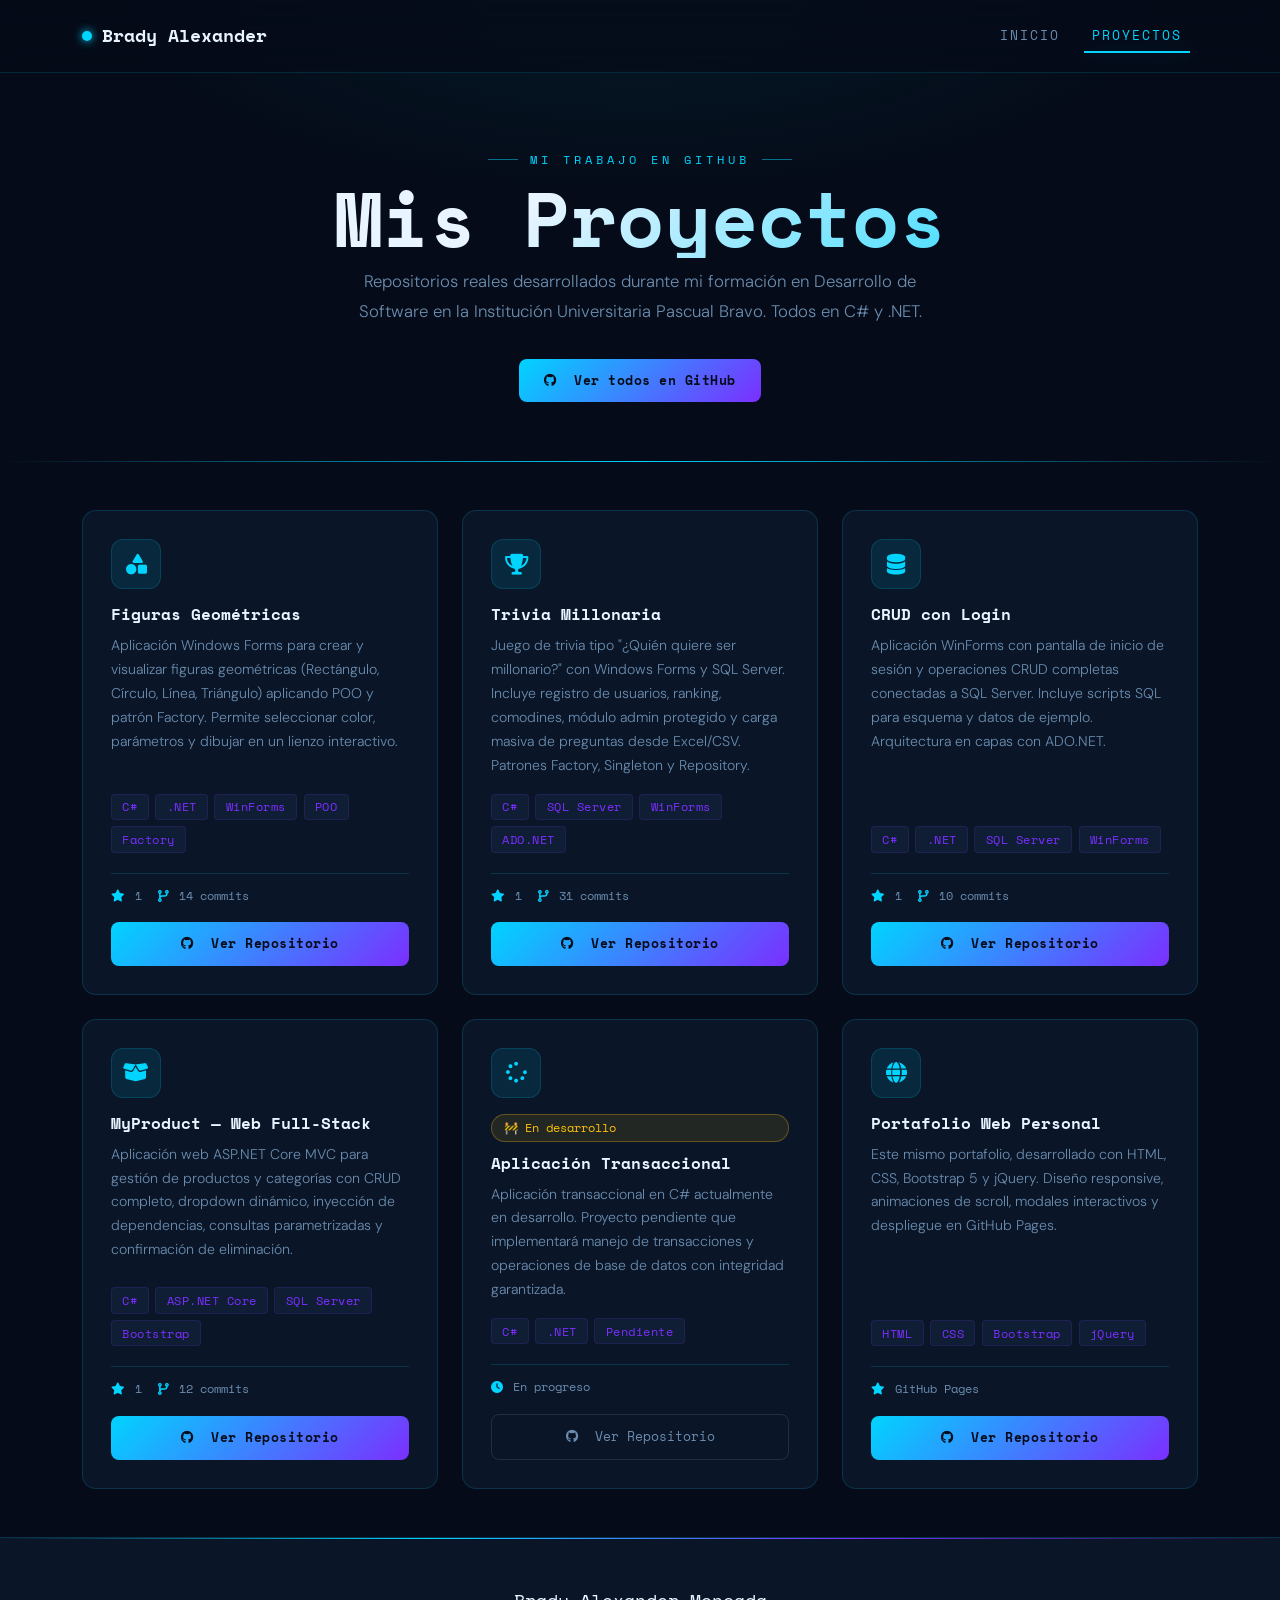
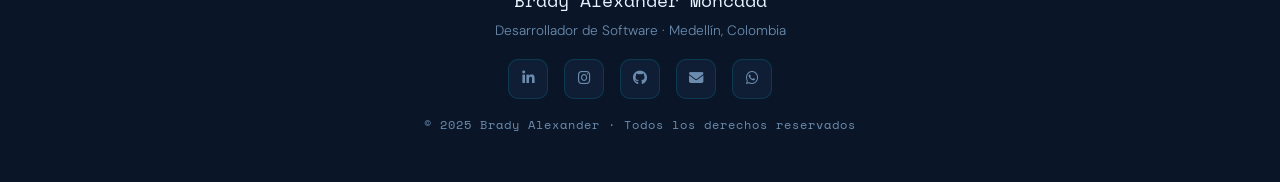
==== commit 19bca571: "Actualizacion de informacion" ====
--- a/projects.html
+++ b/projects.html
@@ -196,7 +196,7 @@
         <a href="https://www.instagram.com/bradymoncadaj/" target="_blank"><i class="fab fa-instagram"></i></a>
         <a href="https://github.com/bradymoncada17" target="_blank"><i class="fab fa-github"></i></a>
         <a href="mailto:bradymoncada17@gmail.com"><i class="fas fa-envelope"></i></a>
-        <a href="tel:+573144029116"><i class="fas fa-phone"></i></a>
+        <a href="https://wa.me/573144029116" target="_blank" title="WhatsApp"><i class="fab fa-whatsapp"></i></a>
       </div>
       <p class="footer-copy">© 2025 Brady Alexander · Todos los derechos reservados</p>
     </div>
--- a/css/styles.css
+++ b/css/styles.css
@@ -1,55 +1,792 @@
-/* FOTO DE PERFIL */
+/* ============================================
+   PORTAFOLIO - BRADY ALEXANDER
+   Rediseño Profesional — Tema Tech
+   ============================================ */
+
+/* ---------- Variables ---------- */
+:root {
+  --bg-dark:       #050b18;
+  --bg-card:       #0a1628;
+  --bg-card2:      #0f1e35;
+  --bg-card3:      #162440;
+  --accent:        #00d4ff;
+  --accent2:       #7b2fff;
+  --accent-green:  #00ff88;
+  --accent-dim:    rgba(0, 212, 255, 0.1);
+  --accent2-dim:   rgba(123, 47, 255, 0.1);
+  --text-main:     #e8f4ff;
+  --text-muted:    #6b8cae;
+  --border:        rgba(0, 212, 255, 0.15);
+  --border2:       rgba(123, 47, 255, 0.15);
+  --glow:          0 0 20px rgba(0, 212, 255, 0.3);
+  --glow2:         0 0 20px rgba(123, 47, 255, 0.3);
+  --font-mono:     'Space Mono', monospace;
+  --font-body:     'DM Sans', sans-serif;
+  --radius:        14px;
+  --transition:    0.3s ease;
+}
+
+/* ---------- Reset & Base ---------- */
+*, *::before, *::after { box-sizing: border-box; margin: 0; padding: 0; }
+html { scroll-behavior: smooth; }
+body {
+  background-color: var(--bg-dark);
+  color: var(--text-main);
+  font-family: var(--font-body);
+  font-weight: 300;
+  line-height: 1.7;
+  overflow-x: hidden;
+}
+h1,h2,h3,h4,h5,h6 { font-family: var(--font-mono); font-weight: 700; }
+.accent  { color: var(--accent); }
+.accent2 { color: var(--accent2); }
+
+/* ---------- Fondo con grid tech ---------- */
+body::before {
+  content: '';
+  position: fixed;
+  inset: 0;
+  background-image:
+    linear-gradient(rgba(0,212,255,0.03) 1px, transparent 1px),
+    linear-gradient(90deg, rgba(0,212,255,0.03) 1px, transparent 1px);
+  background-size: 50px 50px;
+  pointer-events: none;
+  z-index: 0;
+}
+body > * { position: relative; z-index: 1; }
+
+/* ---------- Navbar ---------- */
+#mainNav {
+  background: rgba(5, 11, 24, 0.8);
+  backdrop-filter: blur(20px);
+  border-bottom: 1px solid var(--border);
+  padding: 1rem 0;
+  transition: var(--transition);
+}
+#mainNav.scrolled {
+  padding: 0.6rem 0;
+  background: rgba(5, 11, 24, 0.97);
+  box-shadow: 0 4px 30px rgba(0,0,0,0.5);
+}
+.navbar-brand {
+  font-family: var(--font-mono);
+  font-size: 1.1rem;
+  color: var(--text-main) !important;
+  display: flex;
+  align-items: center;
+  gap: 10px;
+}
+.brand-dot {
+  display: inline-block;
+  width: 10px;
+  height: 10px;
+  background: var(--accent);
+  border-radius: 50%;
+  box-shadow: 0 0 10px var(--accent);
+  animation: pulse 2s infinite;
+}
+@keyframes pulse {
+  0%,100% { opacity:1; transform:scale(1); box-shadow: 0 0 10px var(--accent); }
+  50%      { opacity:0.6; transform:scale(0.8); box-shadow: 0 0 4px var(--accent); }
+}
+.nav-link {
+  font-family: var(--font-mono);
+  font-size: 0.8rem;
+  color: var(--text-muted) !important;
+  letter-spacing: 2px;
+  text-transform: uppercase;
+  transition: var(--transition);
+  padding: 0.4rem 1rem !important;
+  position: relative;
+}
+.nav-link::after {
+  content: '';
+  position: absolute;
+  bottom: 0; left: 50%; right: 50%;
+  height: 2px;
+  background: var(--accent);
+  transition: var(--transition);
+  box-shadow: var(--glow);
+}
+.nav-link:hover::after,
+.nav-link.active::after { left: 0.5rem; right: 0.5rem; }
+.nav-link:hover,
+.nav-link.active { color: var(--accent) !important; }
+
+/* ---------- Botones ---------- */
+.btn-accent {
+  background: linear-gradient(135deg, var(--accent), var(--accent2));
+  color: #050b18;
+  font-family: var(--font-mono);
+  font-size: 0.82rem;
+  font-weight: 700;
+  border: none;
+  border-radius: 8px;
+  padding: 0.75rem 1.6rem;
+  transition: var(--transition);
+  letter-spacing: 0.5px;
+  position: relative;
+  overflow: hidden;
+}
+.btn-accent::before {
+  content: '';
+  position: absolute;
+  inset: 0;
+  background: linear-gradient(135deg, var(--accent2), var(--accent));
+  opacity: 0;
+  transition: var(--transition);
+}
+.btn-accent:hover::before { opacity: 1; }
+.btn-accent:hover {
+  color: #050b18;
+  transform: translateY(-3px);
+  box-shadow: 0 10px 30px rgba(0,212,255,0.4);
+}
+.btn-accent span, .btn-accent i { position: relative; z-index: 1; }
+
+.btn-outline-light {
+  font-family: var(--font-mono);
+  font-size: 0.82rem;
+  border-radius: 8px;
+  padding: 0.75rem 1.6rem;
+  border: 1px solid var(--border);
+  color: var(--text-muted) !important;
+  background: transparent;
+  transition: var(--transition);
+}
+.btn-outline-light:hover {
+  border-color: var(--accent);
+  color: var(--accent) !important;
+  transform: translateY(-3px);
+  box-shadow: var(--glow);
+  background: var(--accent-dim);
+}
+
+.btn-outline-secondary {
+  font-family: var(--font-mono);
+  font-size: 0.82rem;
+  border-radius: 8px;
+  padding: 0.75rem 1.6rem;
+  border: 1px solid rgba(255,255,255,0.1);
+  color: var(--text-muted);
+  background: transparent;
+  transition: var(--transition);
+}
+.btn-outline-secondary:hover {
+  border-color: var(--accent2);
+  color: var(--accent2);
+  background: var(--accent2-dim);
+}
+
+/* ---------- Hero ---------- */
+.hero {
+  min-height: 100vh;
+  padding: 130px 0 80px;
+  background:
+    radial-gradient(ellipse 70% 70% at 80% 40%, rgba(0,212,255,0.06) 0%, transparent 65%),
+    radial-gradient(ellipse 50% 50% at 10% 90%, rgba(123,47,255,0.06) 0%, transparent 65%),
+    var(--bg-dark);
+  position: relative;
+  overflow: hidden;
+}
+.hero::after {
+  content: '';
+  position: absolute;
+  bottom: 0; left: 0; right: 0;
+  height: 1px;
+  background: linear-gradient(90deg, transparent, var(--accent), var(--accent2), transparent);
+}
+.hero-tag {
+  font-family: var(--font-mono);
+  font-size: 0.8rem;
+  color: var(--accent);
+  letter-spacing: 4px;
+  text-transform: uppercase;
+  margin-bottom: 0.75rem;
+  display: flex;
+  align-items: center;
+  gap: 0.75rem;
+}
+.hero-tag::before {
+  content: '';
+  width: 30px; height: 2px;
+  background: var(--accent);
+  box-shadow: var(--glow);
+}
+.hero-title {
+  font-size: clamp(2.8rem, 6vw, 5rem);
+  line-height: 1.05;
+  margin-bottom: 0.5rem;
+  background: linear-gradient(135deg, var(--text-main) 40%, var(--accent));
+  -webkit-background-clip: text;
+  -webkit-text-fill-color: transparent;
+  background-clip: text;
+}
+.hero-subtitle {
+  font-family: var(--font-mono);
+  font-size: 0.85rem;
+  color: var(--accent2);
+  letter-spacing: 2px;
+  margin-bottom: 1.5rem;
+  text-transform: uppercase;
+}
+.hero-desc {
+  font-size: 1.05rem;
+  color: var(--text-muted);
+  max-width: 520px;
+  line-height: 1.8;
+}
+
+/* ---------- Avatar ---------- */
+.avatar-wrapper {
+  position: relative;
+  width: 240px;
+  height: 240px;
+  display: flex;
+  align-items: center;
+  justify-content: center;
+  margin: 0 auto;
+}
+.avatar-ring {
+  position: absolute;
+  inset: -12px;
+  border-radius: 50%;
+  border: 1px dashed rgba(0,212,255,0.4);
+  animation: spin 20s linear infinite;
+  z-index: 0;
+}
+.avatar-ring-2 {
+  position: absolute;
+  inset: -24px;
+  border-radius: 50%;
+  border: 1px dashed rgba(123,47,255,0.25);
+  animation: spin 35s linear infinite reverse;
+  z-index: 0;
+}
+@keyframes spin { to { transform: rotate(360deg); } }
+.avatar-glow {
+  position: absolute;
+  inset: -4px;
+  border-radius: 50%;
+  background: conic-gradient(var(--accent), var(--accent2), var(--accent));
+  animation: spin 4s linear infinite;
+  z-index: 0;
+}
+.avatar-glow-mask {
+  position: absolute;
+  inset: 3px;
+  border-radius: 50%;
+  background: var(--bg-dark);
+  z-index: 1;
+}
 .avatar-photo {
-  width: 220px;
-  height: 220px;
+  width: 228px;
+  height: 228px;
   border-radius: 50%;
   object-fit: cover;
-  border: 3px solid var(--accent);
+  object-position: center top;
+  position: relative;
+  z-index: 2;
+}
+
+/* ---------- Social buttons ---------- */
+.social-btn {
+  width: 42px; height: 42px;
+  border-radius: 10px;
+  border: 1px solid var(--border);
+  background: var(--bg-card);
+  color: var(--text-muted);
+  display: flex;
+  align-items: center;
+  justify-content: center;
+  font-size: 1rem;
+  text-decoration: none;
+  transition: var(--transition);
+}
+.social-btn:hover {
+  background: var(--accent-dim);
+  color: var(--accent);
+  border-color: var(--accent);
+  transform: translateY(-4px);
+  box-shadow: var(--glow);
+}
+
+/* ---------- Hero Proyectos ---------- */
+.hero-projects {
+  min-height: 38vh;
+  padding: 150px 0 60px;
+  text-align: center;
+  background:
+    radial-gradient(ellipse 60% 60% at 50% 0%, rgba(0,212,255,0.07) 0%, transparent 70%),
+    var(--bg-dark);
+  position: relative;
+}
+.hero-projects::after {
+  content: '';
+  position: absolute;
+  bottom: 0; left: 0; right: 0;
+  height: 1px;
+  background: linear-gradient(90deg, transparent, var(--accent), transparent);
+}
+
+/* ---------- Section labels ---------- */
+.section-label {
+  font-family: var(--font-mono);
+  font-size: 0.72rem;
+  color: var(--accent);
+  letter-spacing: 4px;
+  text-transform: uppercase;
+  display: flex;
+  align-items: center;
+  justify-content: center;
+  gap: 0.75rem;
+  margin-bottom: 0.5rem;
+}
+.section-label::before,
+.section-label::after {
+  content: '';
+  width: 30px; height: 1px;
+  background: var(--accent);
+  opacity: 0.5;
+}
+.section-title {
+  font-size: clamp(1.8rem, 4vw, 2.8rem);
+  margin-bottom: 0;
+  background: linear-gradient(135deg, var(--text-main), var(--accent));
+  -webkit-background-clip: text;
+  -webkit-text-fill-color: transparent;
+  background-clip: text;
+}
+
+/* ---------- Sobre mí ---------- */
+.section-sobre {
+  background: linear-gradient(180deg, var(--bg-dark) 0%, var(--bg-card) 100%);
+  border-top: 1px solid var(--border);
+  border-bottom: 1px solid var(--border);
+}
+.sobre-card {
+  background: var(--bg-card2);
+  border: 1px solid var(--border);
+  border-radius: var(--radius);
+  padding: 2rem;
+  position: relative;
+  overflow: hidden;
+}
+.sobre-card::before {
+  content: '';
+  position: absolute;
+  top: 0; left: 0; right: 0;
+  height: 2px;
+  background: linear-gradient(90deg, var(--accent), var(--accent2));
+}
+.sobre-card p { color: var(--text-muted); margin-bottom: 1rem; line-height: 1.8; }
+.sobre-card p:last-child { margin-bottom: 0; }
+.sobre-card strong { color: var(--accent); font-weight: 600; }
+
+.info-grid { display: grid; grid-template-columns: 1fr 1fr; gap: 0.85rem; }
+.info-item {
+  background: var(--bg-card3);
+  border: 1px solid var(--border);
+  border-radius: 10px;
+  padding: 0.85rem 1rem;
+  display: flex;
+  align-items: center;
+  gap: 0.75rem;
+  font-size: 0.88rem;
+  color: var(--text-muted);
+  transition: var(--transition);
+}
+.info-item:hover {
+  border-color: var(--accent);
+  background: var(--accent-dim);
+  color: var(--text-main);
+}
+.info-item i { color: var(--accent); font-size: 1rem; flex-shrink: 0; }
+
+/* ---------- Habilidades ---------- */
+.section-skills { background: var(--bg-dark); }
+.skills-card {
+  background: var(--bg-card);
+  border: 1px solid var(--border);
+  border-radius: var(--radius);
+  padding: 2rem;
+  height: 100%;
+  position: relative;
+  overflow: hidden;
+  transition: var(--transition);
+}
+.skills-card:hover {
+  border-color: var(--accent);
+  box-shadow: 0 0 30px rgba(0,212,255,0.08);
+}
+.skills-card::before {
+  content: '';
+  position: absolute;
+  top: 0; left: 0; right: 0;
+  height: 2px;
+  background: linear-gradient(90deg, var(--accent), var(--accent2));
+}
+.skills-group-title {
+  font-family: var(--font-mono);
+  font-size: 0.8rem;
+  color: var(--accent);
+  margin-bottom: 1.5rem;
+  text-transform: uppercase;
+  letter-spacing: 2px;
+}
+.skill-tags { display: flex; flex-wrap: wrap; gap: 0.5rem; }
+.skill-tag {
+  background: var(--bg-card2);
+  border: 1px solid var(--border);
+  color: var(--text-muted);
+  border-radius: 6px;
+  padding: 0.4rem 0.9rem;
+  font-size: 0.8rem;
+  font-family: var(--font-mono);
+  display: flex;
+  align-items: center;
+  gap: 0.5rem;
+  transition: var(--transition);
+  cursor: default;
+}
+.skill-tag i { color: var(--accent); font-size: 0.85rem; }
+.skill-tag:hover {
+  background: var(--accent-dim);
+  border-color: var(--accent);
+  color: var(--accent);
+  transform: translateY(-2px);
+  box-shadow: var(--glow);
+}
+.skill-tag:hover i { color: var(--accent); }
+.skill-tag.soft { border-color: var(--border2); }
+.skill-tag.soft i { color: var(--accent2); }
+.skill-tag.soft:hover {
+  background: var(--accent2-dim);
+  border-color: var(--accent2);
+  color: var(--accent2);
+  box-shadow: var(--glow2);
+}
+
+/* ---------- Experiencia / Timeline ---------- */
+.section-exp {
+  background: linear-gradient(180deg, var(--bg-dark) 0%, var(--bg-card) 100%);
+  border-top: 1px solid var(--border);
+  border-bottom: 1px solid var(--border);
+}
+.timeline { position: relative; padding-left: 2.5rem; }
+.timeline::before {
+  content: '';
+  position: absolute;
+  left: 5px; top: 0; bottom: 0;
+  width: 1px;
+  background: linear-gradient(to bottom, var(--accent), var(--accent2), transparent);
+}
+.timeline-item { position: relative; padding: 0 0 2.5rem 2rem; }
+.timeline-dot {
+  position: absolute;
+  left: -2.5rem;
+  top: 4px;
+  width: 12px; height: 12px;
+  border-radius: 50%;
+  background: var(--accent);
+  border: 2px solid var(--bg-dark);
+  box-shadow: 0 0 12px var(--accent);
+  transform: translateX(0px);
+}
+.timeline-content {
+  background: var(--bg-card2);
+  border: 1px solid var(--border);
+  border-radius: var(--radius);
+  padding: 1.5rem;
+  transition: var(--transition);
+  position: relative;
+  overflow: hidden;
+}
+.timeline-content::before {
+  content: '';
+  position: absolute;
+  left: 0; top: 0; bottom: 0;
+  width: 3px;
+  background: linear-gradient(to bottom, var(--accent), var(--accent2));
+  opacity: 0;
+  transition: var(--transition);
+}
+.timeline-item:hover .timeline-content {
+  border-color: var(--accent);
+  box-shadow: 0 8px 30px rgba(0,212,255,0.08);
+}
+.timeline-item:hover .timeline-content::before { opacity: 1; }
+.timeline-date {
+  font-family: var(--font-mono);
+  font-size: 0.72rem;
+  color: var(--accent);
+  letter-spacing: 2px;
+  text-transform: uppercase;
+  display: block;
+  margin-bottom: 0.4rem;
+}
+.timeline-content h5 {
+  font-size: 0.98rem;
+  margin-bottom: 0.75rem;
+  color: var(--text-main);
+}
+.timeline-content h5 em { color: var(--accent2); font-style: normal; }
+.timeline-content ul { list-style: none; padding: 0; margin: 0; }
+.timeline-content ul li {
+  color: var(--text-muted);
+  font-size: 0.88rem;
+  padding: 0.2rem 0 0.2rem 1.2rem;
+  position: relative;
+  line-height: 1.6;
+}
+.timeline-content ul li::before {
+  content: '▸';
+  color: var(--accent);
+  position: absolute;
+  left: 0;
+  font-size: 0.75rem;
+}
+
+/* ---------- Estudios ---------- */
+.section-studies { background: var(--bg-dark); }
+.study-card {
+  background: var(--bg-card);
+  border: 1px solid var(--border);
+  border-radius: var(--radius);
+  padding: 2.5rem 2rem;
+  text-align: center;
+  height: 100%;
+  position: relative;
+  transition: var(--transition);
+  overflow: hidden;
+}
+.study-card::after {
+  content: '';
+  position: absolute;
+  inset: 0;
+  background: linear-gradient(135deg, var(--accent-dim), transparent);
+  opacity: 0;
+  transition: var(--transition);
+}
+.study-card:hover {
+  border-color: var(--accent);
+  transform: translateY(-6px);
+  box-shadow: 0 20px 40px rgba(0,212,255,0.12);
+}
+.study-card:hover::after { opacity: 1; }
+.study-card.current {
+  border-color: var(--accent);
+  background: linear-gradient(135deg, var(--bg-card), var(--bg-card2));
+}
+.study-badge {
+  position: absolute;
+  top: -1px; left: 0; right: 0;
+  height: 2px;
+  background: linear-gradient(90deg, var(--accent), var(--accent2));
+}
+.study-badge-text {
+  position: absolute;
+  top: 10px; right: 10px;
+  background: var(--accent);
+  color: #050b18;
+  font-family: var(--font-mono);
+  font-size: 0.65rem;
+  font-weight: 700;
+  padding: 0.15rem 0.6rem;
+  border-radius: 20px;
+  letter-spacing: 1px;
+  z-index: 2;
+}
+.study-icon {
+  font-size: 2.8rem;
+  color: var(--accent);
+  margin-bottom: 1rem;
+  display: block;
   position: relative;
   z-index: 1;
-}
-
-/* PROYECTO - BADGE "En desarrollo" */
+  filter: drop-shadow(0 0 8px rgba(0,212,255,0.5));
+}
+.study-card h5 {
+  font-size: 0.95rem;
+  margin-bottom: 0.5rem;
+  position: relative;
+  z-index: 1;
+}
+.study-card p {
+  color: var(--text-muted);
+  font-size: 0.85rem;
+  margin-bottom: 0.75rem;
+  position: relative;
+  z-index: 1;
+}
+.study-date {
+  font-family: var(--font-mono);
+  font-size: 0.72rem;
+  color: var(--accent2);
+  position: relative;
+  z-index: 1;
+}
+
+/* ---------- Proyectos ---------- */
+.section-projects { background: var(--bg-dark); }
+.project-card {
+  background: var(--bg-card);
+  border: 1px solid var(--border);
+  border-radius: var(--radius);
+  padding: 1.75rem;
+  height: 100%;
+  display: flex;
+  flex-direction: column;
+  transition: var(--transition);
+  position: relative;
+  overflow: hidden;
+}
+.project-card::before {
+  content: '';
+  position: absolute;
+  top: 0; left: 0; right: 0;
+  height: 1px;
+  background: linear-gradient(90deg, transparent, var(--accent), transparent);
+  opacity: 0;
+  transition: var(--transition);
+}
+.project-card:hover {
+  border-color: var(--accent);
+  transform: translateY(-6px);
+  box-shadow: 0 20px 50px rgba(0,212,255,0.12);
+}
+.project-card:hover::before { opacity: 1; }
+.project-icon {
+  width: 50px; height: 50px;
+  border-radius: 12px;
+  background: var(--accent-dim);
+  border: 1px solid var(--border);
+  display: flex;
+  align-items: center;
+  justify-content: center;
+  font-size: 1.3rem;
+  color: var(--accent);
+  margin-bottom: 1rem;
+  transition: var(--transition);
+}
+.project-card:hover .project-icon {
+  background: var(--accent);
+  color: #050b18;
+  box-shadow: var(--glow);
+}
+.project-title { font-size: 1rem; margin-bottom: 0.6rem; color: var(--text-main); }
+.project-desc {
+  font-size: 0.88rem;
+  color: var(--text-muted);
+  flex-grow: 1;
+  margin-bottom: 1rem;
+  line-height: 1.7;
+}
+.project-tags { display: flex; flex-wrap: wrap; gap: 0.4rem; margin-bottom: 0.75rem; }
+.project-tags span {
+  background: var(--bg-card2);
+  border: 1px solid var(--border2);
+  color: var(--accent2);
+  border-radius: 4px;
+  padding: 0.15rem 0.65rem;
+  font-size: 0.72rem;
+  font-family: var(--font-mono);
+  letter-spacing: 0.5px;
+}
 .project-wip-badge {
   display: inline-block;
-  background: rgba(255, 193, 7, 0.15);
-  border: 1px solid rgba(255, 193, 7, 0.4);
+  background: rgba(255,193,7,0.1);
+  border: 1px solid rgba(255,193,7,0.3);
   color: #ffc107;
+  font-size: 0.72rem;
+  font-family: var(--font-mono);
+  border-radius: 20px;
+  padding: 0.2rem 0.75rem;
+  margin-bottom: 0.75rem;
+}
+.project-meta {
+  display: flex;
+  gap: 1rem;
   font-size: 0.75rem;
-  font-family: var(--font-mono);
-  border-radius: 20px;
-  padding: 0.2rem 0.7rem;
-  margin-bottom: 0.75rem;
-}
-
-/* PROYECTO - META (estrellas, commits) */
-.project-meta {
-  display: flex;
-  gap: 1rem;
-  font-size: 0.8rem;
-  color: var(--text-muted);
-  font-family: var(--font-mono);
-  margin-top: 0.75rem;
-}
-
-.project-meta i {
-  color: var(--accent);
-  margin-right: 3px;
-}
-
-/* BOTÓN OUTLINE SECUNDARIO para proyectos en desarrollo */
-.btn-outline-secondary {
-  font-family: var(--font-mono);
-  font-size: 0.85rem;
-  border-radius: 6px;
-  padding: 0.7rem 1.5rem;
-  border-color: var(--text-muted);
-  color: var(--text-muted);
-  transition: var(--transition);
-}
-.btn-outline-secondary:hover {
-  border-color: var(--accent);
-  color: var(--accent);
-  background: transparent;
-}
-
+  color: var(--text-muted);
+  font-family: var(--font-mono);
+  margin-top: 0.5rem;
+  padding-top: 0.75rem;
+  border-top: 1px solid var(--border);
+}
+.project-meta i { color: var(--accent); margin-right: 3px; }
+
+/* ---------- Footer ---------- */
+.site-footer {
+  background: var(--bg-card);
+  border-top: 1px solid var(--border);
+  position: relative;
+}
+.site-footer::before {
+  content: '';
+  position: absolute;
+  top: 0; left: 0; right: 0;
+  height: 1px;
+  background: linear-gradient(90deg, transparent, var(--accent), var(--accent2), transparent);
+}
+.footer-name {
+  font-family: var(--font-mono);
+  font-size: 1.1rem;
+  color: var(--text-main);
+  margin-bottom: 0.25rem;
+}
+.footer-sub { font-size: 0.85rem; color: var(--text-muted); margin-bottom: 0; }
+.footer-social a {
+  width: 40px; height: 40px;
+  border-radius: 10px;
+  border: 1px solid var(--border);
+  background: var(--bg-card2);
+  color: var(--text-muted);
+  display: flex;
+  align-items: center;
+  justify-content: center;
+  text-decoration: none;
+  transition: var(--transition);
+  font-size: 0.9rem;
+}
+.footer-social a:hover {
+  background: var(--accent-dim);
+  color: var(--accent);
+  border-color: var(--accent);
+  transform: translateY(-3px);
+  box-shadow: var(--glow);
+}
+.footer-copy {
+  font-family: var(--font-mono);
+  font-size: 0.72rem;
+  color: var(--text-muted);
+  margin-bottom: 0;
+  letter-spacing: 1px;
+}
+
+/* ---------- Animación scroll ---------- */
+.fade-up {
+  opacity: 0;
+  transform: translateY(30px);
+  transition: opacity 0.7s ease, transform 0.7s ease;
+}
+.fade-up.visible { opacity: 1; transform: translateY(0); }
+
+/* ---------- Scrollbar personalizado ---------- */
+::-webkit-scrollbar { width: 6px; }
+::-webkit-scrollbar-track { background: var(--bg-dark); }
+::-webkit-scrollbar-thumb {
+  background: linear-gradient(var(--accent), var(--accent2));
+  border-radius: 3px;
+}
+
+/* ---------- Responsive ---------- */
+@media (max-width: 768px) {
+  .info-grid { grid-template-columns: 1fr; }
+  .hero { padding: 110px 0 60px; }
+  .hero-title { font-size: 2.6rem; }
+  .avatar-wrapper { width: 180px; height: 180px; }
+  .avatar-photo { width: 168px; height: 168px; }
+  .avatar-ring { inset: -10px; }
+  .avatar-ring-2 { inset: -20px; }
+}
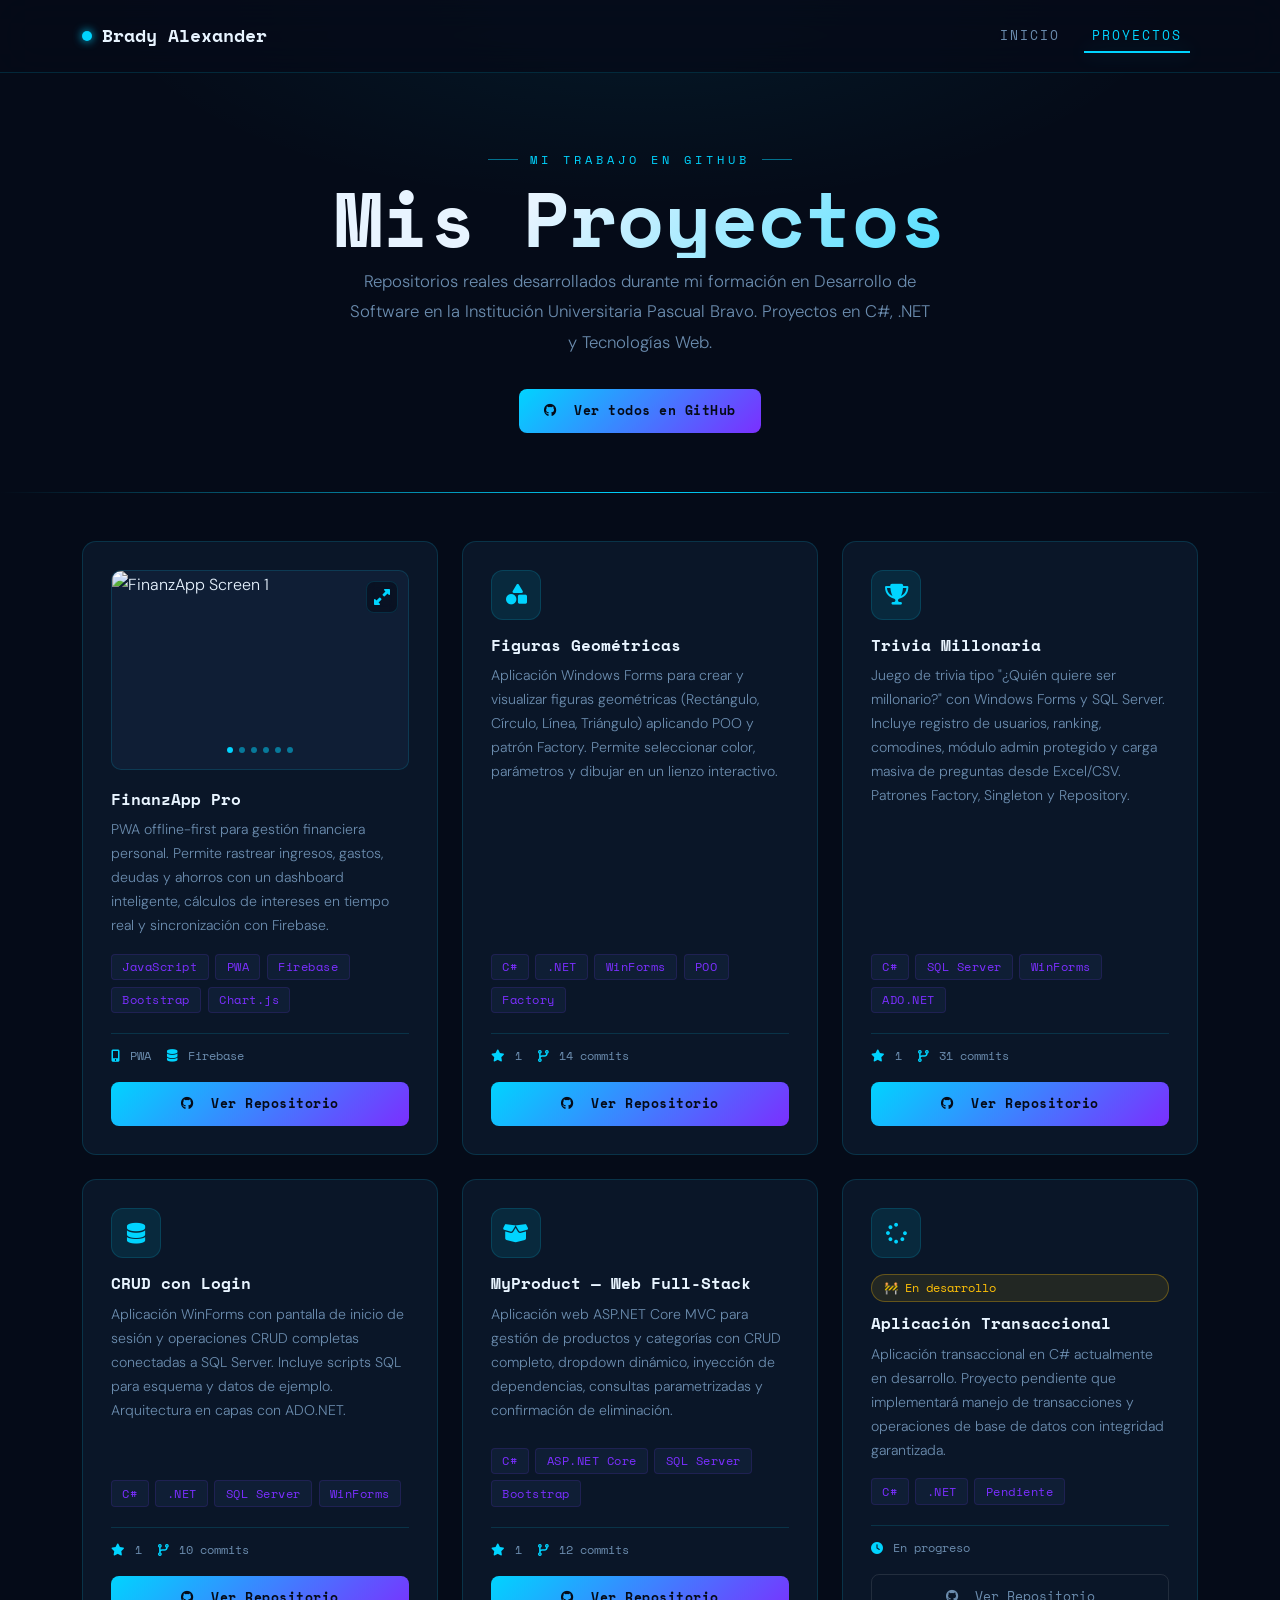
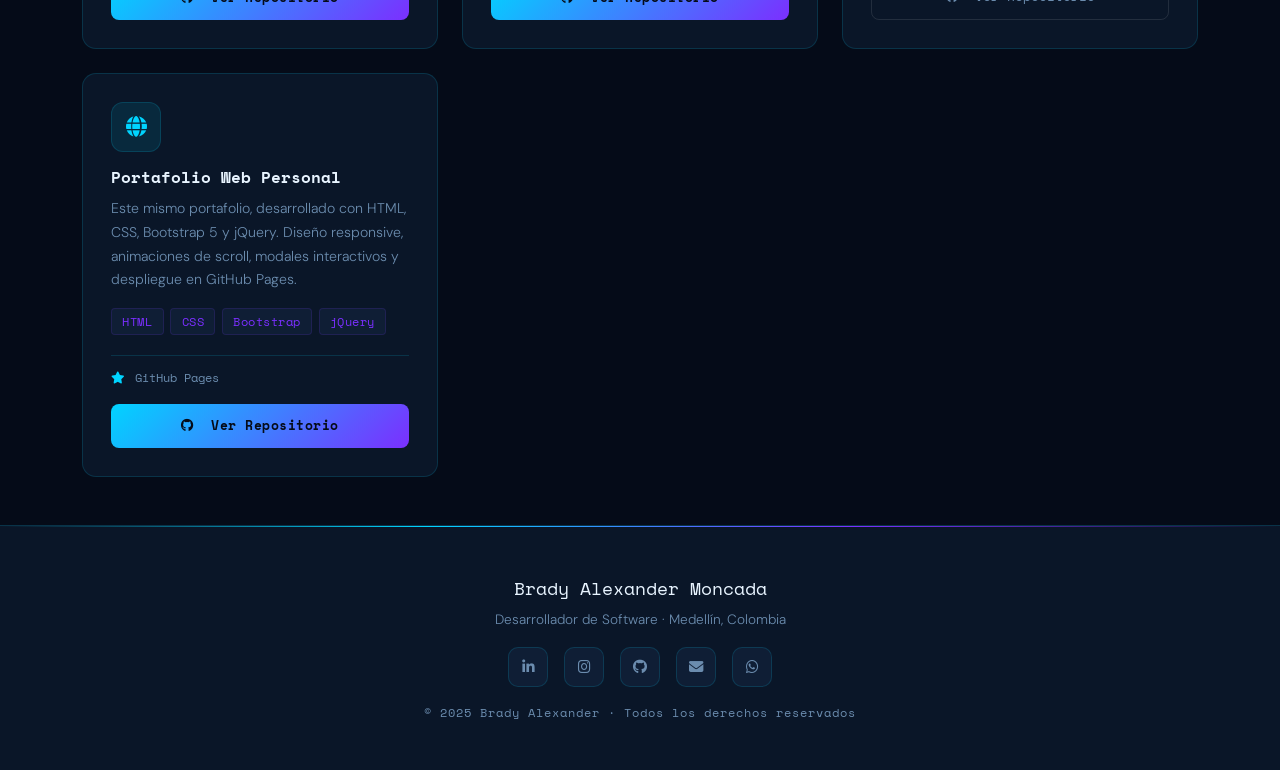
==== commit f6e99426: "Se añade nuevo proyecto" ====
--- a/projects.html
+++ b/projects.html
@@ -34,7 +34,7 @@
       <h1 class="hero-title mt-2">Mis <span class="accent">Proyectos</span></h1>
       <p class="hero-desc mx-auto" style="max-width:580px;">
         Repositorios reales desarrollados durante mi formación en Desarrollo de Software en la
-        Institución Universitaria Pascual Bravo. Todos en C# y .NET.
+        Institución Universitaria Pascual Bravo. Proyectos en C#, .NET y Tecnologías Web.
       </p>
       <a href="https://github.com/bradymoncada17" target="_blank" class="btn btn-accent mt-3">
         <i class="fab fa-github me-2"></i> Ver todos en GitHub
@@ -45,6 +45,69 @@
   <section class="section-projects py-5">
     <div class="container">
       <div class="row g-4">
+
+        <!-- PROYECTO: FinanzApp Pro -->
+        <div class="col-md-6 col-lg-4">
+          <div class="project-card">
+            <div class="project-image-container">
+              <div id="carouselFinanzApp" class="carousel slide" data-bs-ride="carousel">
+                <div class="carousel-indicators">
+                  <button type="button" data-bs-target="#carouselFinanzApp" data-bs-slide-to="0" class="active"></button>
+                  <button type="button" data-bs-target="#carouselFinanzApp" data-bs-slide-to="1"></button>
+                  <button type="button" data-bs-target="#carouselFinanzApp" data-bs-slide-to="2"></button>
+                  <button type="button" data-bs-target="#carouselFinanzApp" data-bs-slide-to="3"></button>
+                  <button type="button" data-bs-target="#carouselFinanzApp" data-bs-slide-to="4"></button>
+                  <button type="button" data-bs-target="#carouselFinanzApp" data-bs-slide-to="5"></button>
+                </div>
+                <div class="carousel-inner">
+                  <div class="carousel-item active">
+                    <img src="img/projects/finanzapp/screenshot-1.png" class="d-block w-100" alt="FinanzApp Screen 1">
+                  </div>
+                  <div class="carousel-item">
+                    <img src="img/projects/finanzapp/screenshot-2.png" class="d-block w-100" alt="FinanzApp Screen 2">
+                  </div>
+                  <div class="carousel-item">
+                    <img src="img/projects/finanzapp/screenshot-3.png" class="d-block w-100" alt="FinanzApp Screen 3">
+                  </div>
+                  <div class="carousel-item">
+                    <img src="img/projects/finanzapp/screenshot-4.png" class="d-block w-100" alt="FinanzApp Screen 4">
+                  </div>
+                  <div class="carousel-item">
+                    <img src="img/projects/finanzapp/screenshot-5.png" class="d-block w-100" alt="FinanzApp Screen 5">
+                  </div>
+                  <div class="carousel-item">
+                    <img src="img/projects/finanzapp/screenshot-6.png" class="d-block w-100" alt="FinanzApp Screen 6">
+                  </div>
+                </div>
+                <button class="carousel-control-prev" type="button" data-bs-target="#carouselFinanzApp" data-bs-slide="prev">
+                  <span class="carousel-control-prev-icon" aria-hidden="true"></span>
+                </button>
+                <button class="carousel-control-next" type="button" data-bs-target="#carouselFinanzApp" data-bs-slide="next">
+                  <span class="carousel-control-next-icon" aria-hidden="true"></span>
+                </button>
+              </div>
+              <button class="btn-view-gallery" data-bs-toggle="modal" data-bs-target="#galleryModal" title="Ver Galería">
+                <i class="fas fa-expand-alt"></i>
+              </button>
+            </div>
+            <h5 class="project-title">FinanzApp Pro</h5>
+            <p class="project-desc">
+              PWA offline-first para gestión financiera personal. Permite rastrear ingresos,
+              gastos, deudas y ahorros con un dashboard inteligente, cálculos de intereses
+              en tiempo real y sincronización con Firebase.
+            </p>
+            <div class="project-tags">
+              <span>JavaScript</span><span>PWA</span><span>Firebase</span><span>Bootstrap</span><span>Chart.js</span>
+            </div>
+            <div class="project-meta">
+              <span><i class="fas fa-mobile-alt"></i> PWA</span>
+              <span><i class="fas fa-database"></i> Firebase</span>
+            </div>
+            <a href="https://github.com/bradymoncada17/FinanzazAPP" target="_blank" class="btn btn-accent w-100 mt-3">
+              <i class="fab fa-github me-2"></i> Ver Repositorio
+            </a>
+          </div>
+        </div>
 
         <!-- PROYECTO 1: Figuras Geométricas -->
         <div class="col-md-6 col-lg-4">
@@ -202,6 +265,28 @@
     </div>
   </footer>
 
+  <!-- Modal de Galería -->
+  <div class="modal fade" id="galleryModal" tabindex="-1" aria-hidden="true">
+    <div class="modal-dialog modal-xl modal-dialog-centered">
+      <div class="modal-content tech-modal">
+        <div class="modal-header tech-header border-0">
+          <h5 class="modal-title"><i class="fas fa-images me-2"></i> Galería de FinanzApp Pro</h5>
+          <button type="button" class="btn-close btn-close-tech" data-bs-dismiss="modal" aria-label="Close"></button>
+        </div>
+        <div class="modal-body p-0">
+          <div class="gallery-grid">
+            <div class="gallery-item"><img src="img/projects/finanzapp/screenshot-1.png" alt="FinanzApp Screen 1" class="img-fluid rounded"></div>
+            <div class="gallery-item"><img src="img/projects/finanzapp/screenshot-2.png" alt="FinanzApp Screen 2" class="img-fluid rounded"></div>
+            <div class="gallery-item"><img src="img/projects/finanzapp/screenshot-3.png" alt="FinanzApp Screen 3" class="img-fluid rounded"></div>
+            <div class="gallery-item"><img src="img/projects/finanzapp/screenshot-4.png" alt="FinanzApp Screen 4" class="img-fluid rounded"></div>
+            <div class="gallery-item"><img src="img/projects/finanzapp/screenshot-5.png" alt="FinanzApp Screen 5" class="img-fluid rounded"></div>
+            <div class="gallery-item"><img src="img/projects/finanzapp/screenshot-6.png" alt="FinanzApp Screen 6" class="img-fluid rounded"></div>
+          </div>
+        </div>
+      </div>
+    </div>
+  </div>
+
   <script src="https://code.jquery.com/jquery-3.7.1.min.js"></script>
   <script src="https://cdn.jsdelivr.net/npm/bootstrap@5.3.3/dist/js/bootstrap.bundle.min.js"></script>
   <script src="js/scripts.js"></script>
--- a/css/styles.css
+++ b/css/styles.css
@@ -716,6 +716,127 @@
 }
 .project-meta i { color: var(--accent); margin-right: 3px; }
 
+/* ---------- Project Gallery / Carousel ---------- */
+.project-image-container {
+  position: relative;
+  width: 100%;
+  height: 200px;
+  overflow: hidden;
+  border-radius: 10px;
+  margin-bottom: 1.25rem;
+  background: var(--bg-card2);
+  border: 1px solid var(--border);
+}
+
+.project-image-container img {
+  width: 100%;
+  height: 100%;
+  object-fit: cover;
+  transition: transform 0.5s ease;
+}
+
+.project-card:hover .project-image-container img {
+  transform: scale(1.05);
+}
+
+.carousel-item {
+  height: 200px;
+}
+
+.carousel-control-prev,
+.carousel-control-next {
+  width: 10%;
+  opacity: 0;
+  transition: opacity 0.3s ease;
+}
+
+.project-card:hover .carousel-control-prev,
+.project-card:hover .carousel-control-next {
+  opacity: 1;
+}
+
+.carousel-indicators {
+  margin-bottom: 0.5rem;
+}
+
+.carousel-indicators [data-bs-target] {
+  width: 6px;
+  height: 6px;
+  border-radius: 50%;
+  background-color: var(--accent);
+}
+
+.btn-view-gallery {
+  position: absolute;
+  top: 10px;
+  right: 10px;
+  width: 32px;
+  height: 32px;
+  border-radius: 8px;
+  background: rgba(5, 11, 24, 0.6);
+  backdrop-filter: blur(4px);
+  border: 1px solid var(--border);
+  color: var(--accent);
+  display: flex;
+  align-items: center;
+  justify-content: center;
+  cursor: pointer;
+  z-index: 10;
+  transition: var(--transition);
+}
+
+.btn-view-gallery:hover {
+  background: var(--accent);
+  color: #050b18;
+}
+
+/* Modal Gallery */
+.modal-content.tech-modal {
+  background: var(--bg-card);
+  border: 1px solid var(--accent);
+  box-shadow: 0 0 40px rgba(0, 212, 255, 0.15);
+}
+
+.modal-header.tech-header {
+  border-bottom: 1px solid var(--border);
+  padding: 1.5rem;
+}
+
+.modal-title {
+  font-family: var(--font-mono);
+  color: var(--accent);
+}
+
+.btn-close-tech {
+  filter: invert(1) sepia(1) saturate(5) hue-rotate(175deg);
+}
+
+.gallery-grid {
+  display: grid;
+  grid-template-columns: repeat(auto-fill, minmax(200px, 1fr));
+  gap: 15px;
+  padding: 15px;
+}
+
+.gallery-item {
+  border-radius: 8px;
+  overflow: hidden;
+  border: 1px solid var(--border);
+  cursor: pointer;
+  transition: var(--transition);
+}
+
+.gallery-item:hover {
+  border-color: var(--accent);
+  transform: scale(1.02);
+}
+
+.gallery-item img {
+  width: 100%;
+  height: 150px;
+  object-fit: cover;
+}
+
 /* ---------- Footer ---------- */
 .site-footer {
   background: var(--bg-card);
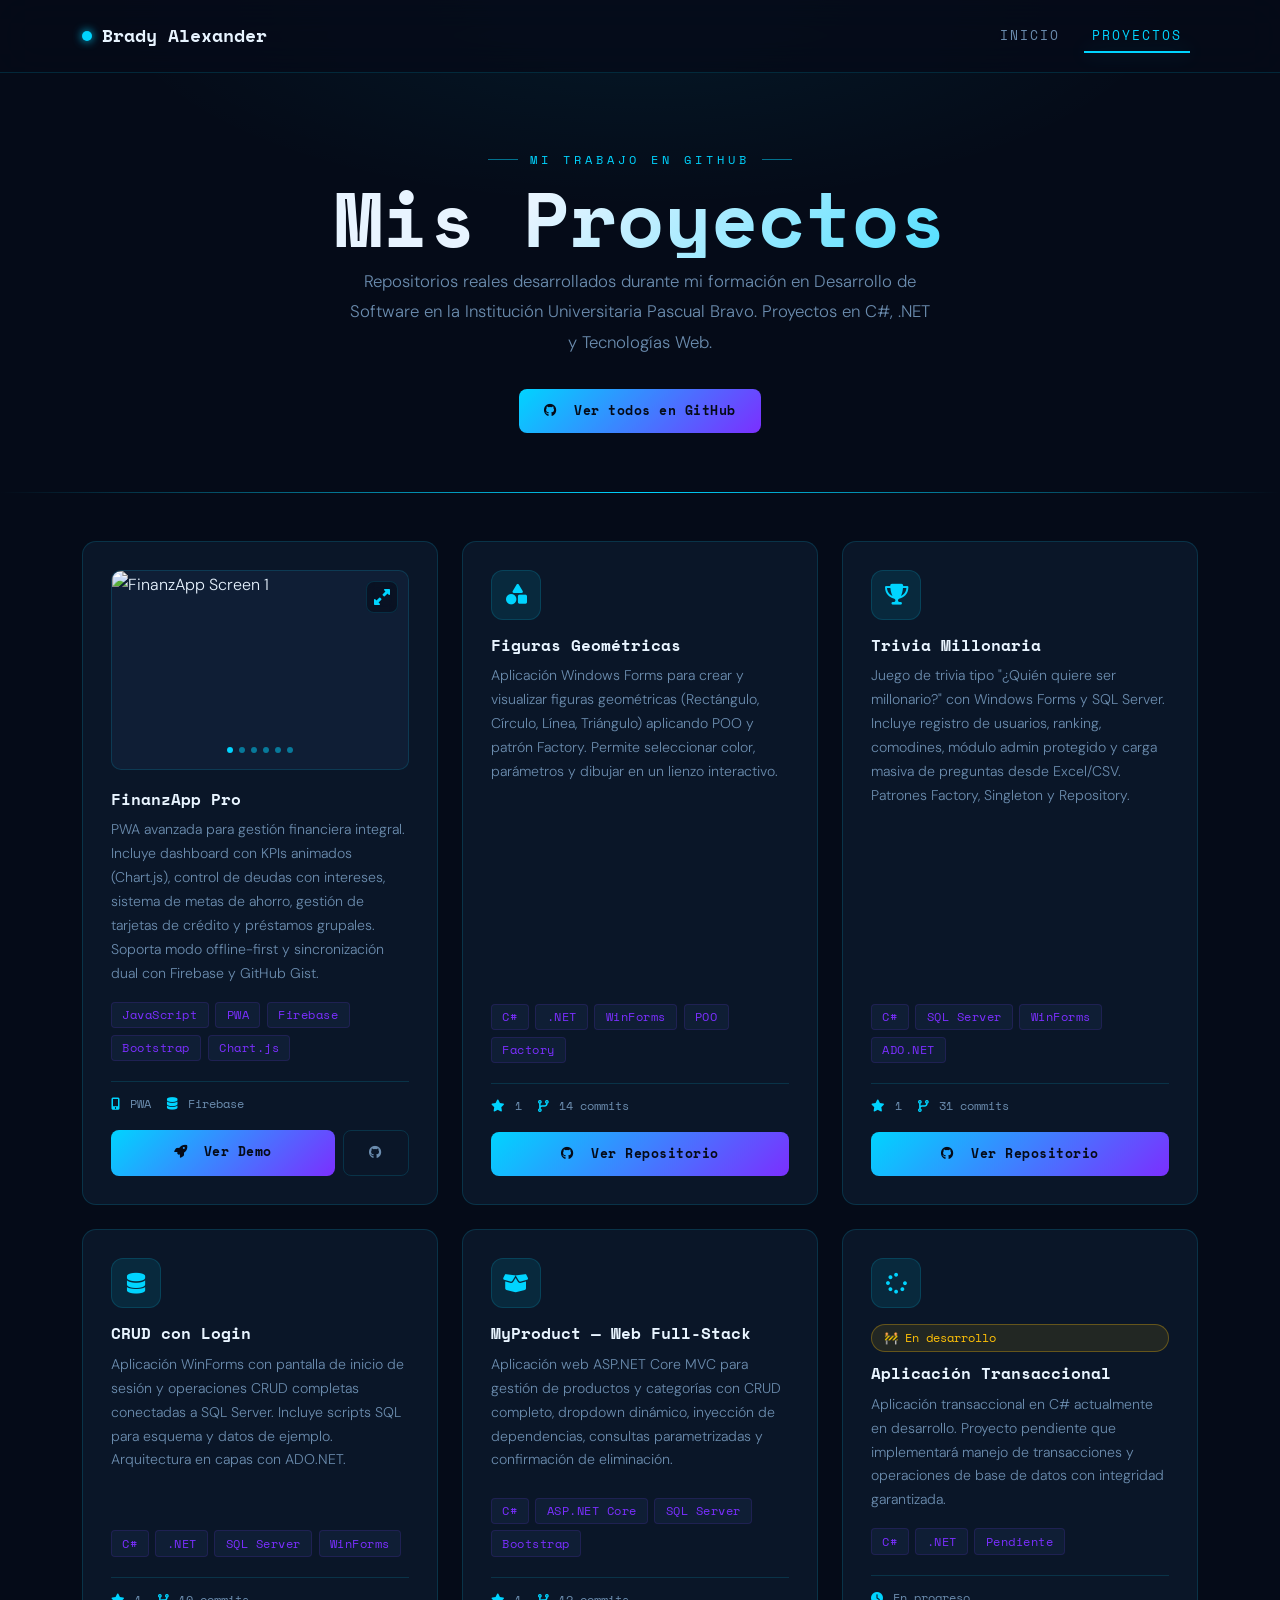
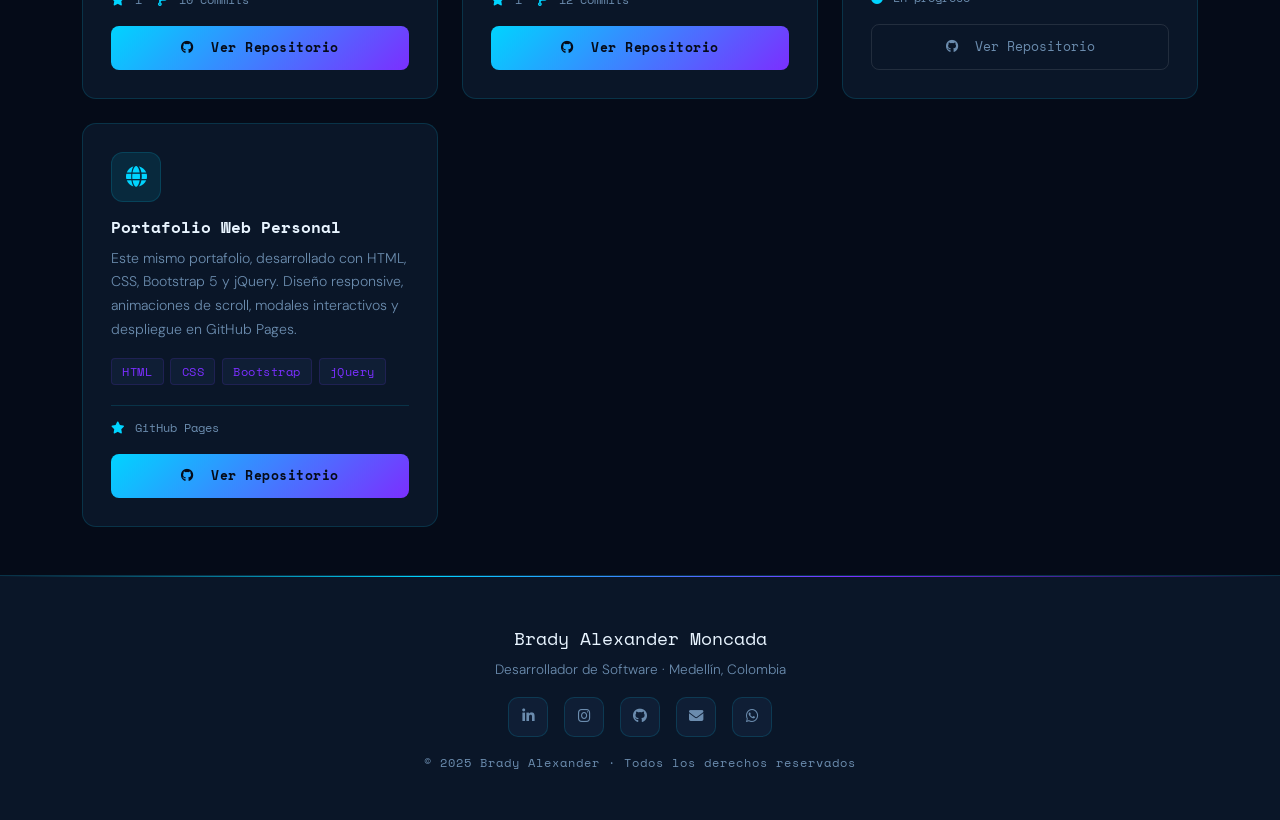
==== commit ca624b7c: "..." ====
--- a/projects.html
+++ b/projects.html
@@ -92,9 +92,9 @@
             </div>
             <h5 class="project-title">FinanzApp Pro</h5>
             <p class="project-desc">
-              PWA offline-first para gestión financiera personal. Permite rastrear ingresos,
-              gastos, deudas y ahorros con un dashboard inteligente, cálculos de intereses
-              en tiempo real y sincronización con Firebase.
+              PWA avanzada para gestión financiera integral. Incluye dashboard con KPIs animados (Chart.js),
+              control de deudas con intereses, sistema de metas de ahorro, gestión de tarjetas de crédito
+              y préstamos grupales. Soporta modo offline-first y sincronización dual con Firebase y GitHub Gist.
             </p>
             <div class="project-tags">
               <span>JavaScript</span><span>PWA</span><span>Firebase</span><span>Bootstrap</span><span>Chart.js</span>
@@ -103,9 +103,14 @@
               <span><i class="fas fa-mobile-alt"></i> PWA</span>
               <span><i class="fas fa-database"></i> Firebase</span>
             </div>
-            <a href="https://github.com/bradymoncada17/FinanzazAPP" target="_blank" class="btn btn-accent w-100 mt-3">
-              <i class="fab fa-github me-2"></i> Ver Repositorio
-            </a>
+            <div class="d-flex gap-2 mt-3">
+              <a href="https://bradymoncada17.github.io/FinanzazAPP/" target="_blank" class="btn btn-accent flex-grow-1">
+                <i class="fas fa-rocket me-2"></i> Ver Demo
+              </a>
+              <a href="https://github.com/bradymoncada17/FinanzazAPP" target="_blank" class="btn btn-outline-light">
+                <i class="fab fa-github"></i>
+              </a>
+            </div>
           </div>
         </div>
 
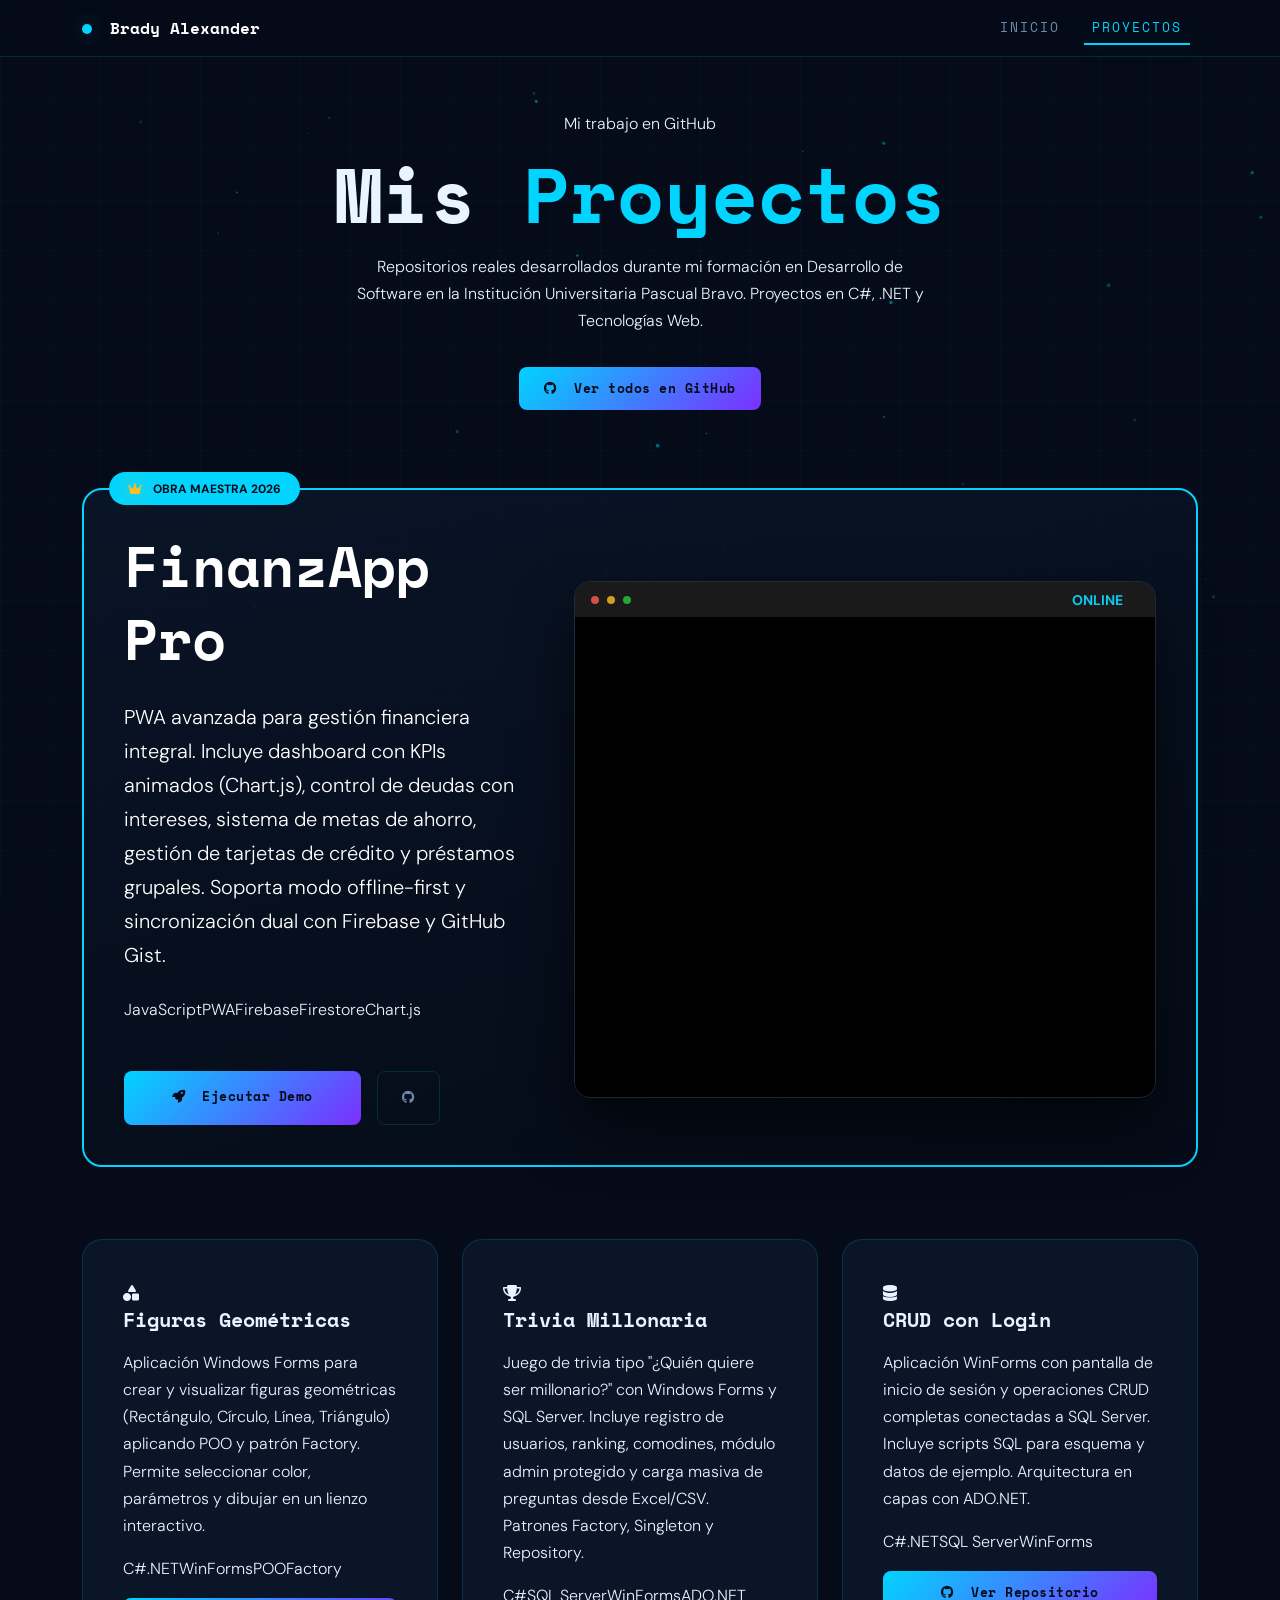
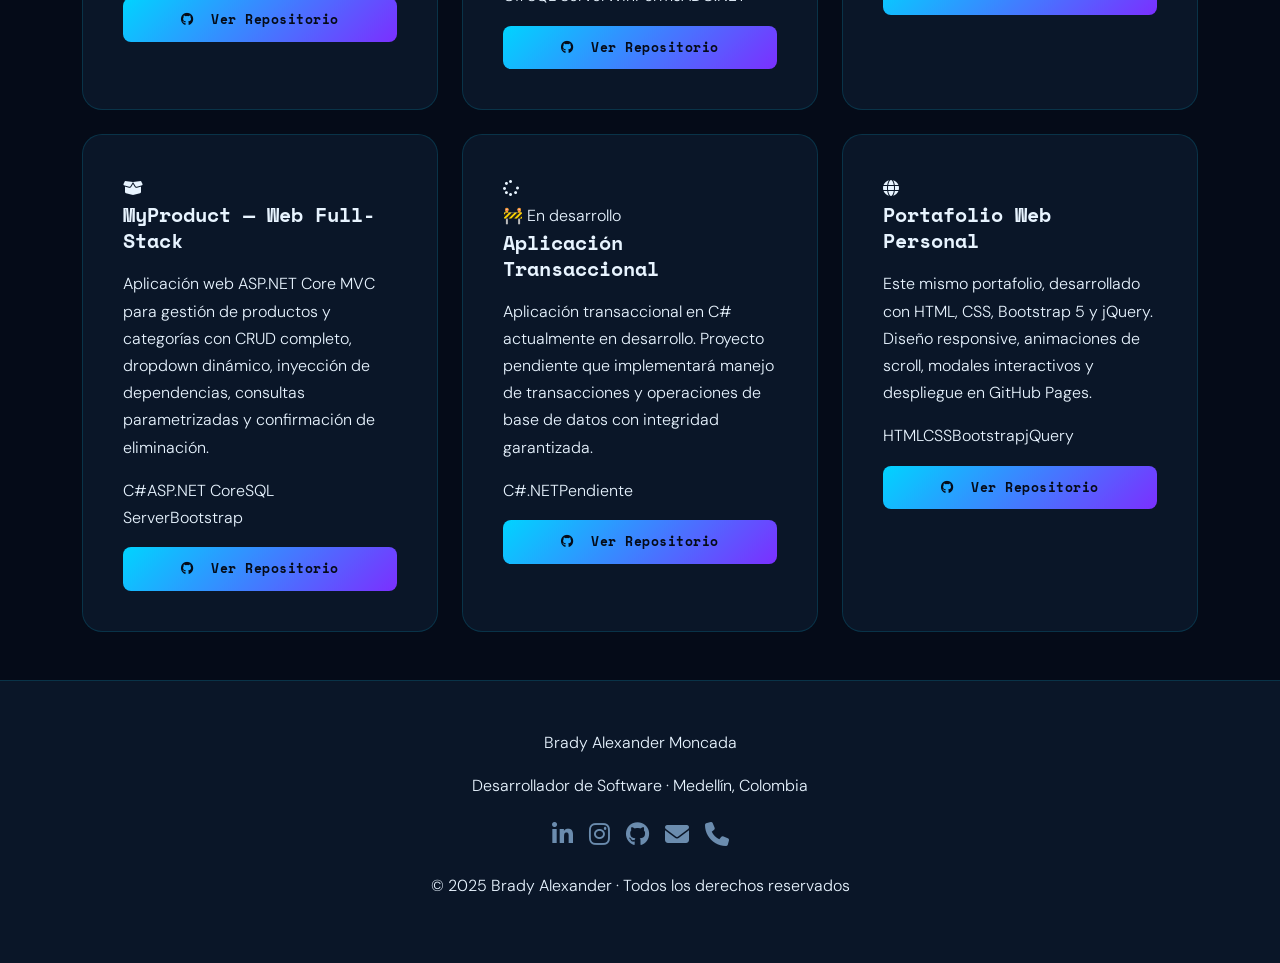
==== commit a48979b5: "Se actualiza Diseño y se permite utilizar la app en una vista previa del proyecto" ====
--- a/projects.html
+++ b/projects.html
@@ -46,70 +46,52 @@
     <div class="container">
       <div class="row g-4">
 
-        <!-- PROYECTO: FinanzApp Pro -->
-        <div class="col-md-6 col-lg-4">
-          <div class="project-card">
-            <div class="project-image-container">
-              <div id="carouselFinanzApp" class="carousel slide" data-bs-ride="carousel">
-                <div class="carousel-indicators">
-                  <button type="button" data-bs-target="#carouselFinanzApp" data-bs-slide-to="0" class="active"></button>
-                  <button type="button" data-bs-target="#carouselFinanzApp" data-bs-slide-to="1"></button>
-                  <button type="button" data-bs-target="#carouselFinanzApp" data-bs-slide-to="2"></button>
-                  <button type="button" data-bs-target="#carouselFinanzApp" data-bs-slide-to="3"></button>
-                  <button type="button" data-bs-target="#carouselFinanzApp" data-bs-slide-to="4"></button>
-                  <button type="button" data-bs-target="#carouselFinanzApp" data-bs-slide-to="5"></button>
+        <!-- PROYECTO DESTACADO: FinanzApp Pro -->
+        <div class="col-12 mb-5">
+          <div class="project-card featured-project">
+            <span class="featured-badge fw-bold"><i class="fas fa-crown me-2 gold-crown"></i> OBRA MAESTRA 2026</span>
+            
+            <div class="row g-5 align-items-center">
+              <div class="col-lg-5">
+                <div class="featured-content-overlay">
+                  <h3 class="project-title display-4 mb-4 text-white fw-bold">FinanzApp Pro</h3>
+                  <p class="project-desc fs-5 mb-4 text-white">
+                    PWA avanzada para gestión financiera integral. Incluye dashboard con KPIs animados (Chart.js),
+                    control de deudas con intereses, sistema de metas de ahorro, gestión de tarjetas de crédito
+                    y préstamos grupales. Soporta modo offline-first y sincronización dual con Firebase y GitHub Gist.
+                  </p>
+                  <div class="project-tags mb-5">
+                    <span>JavaScript</span><span>PWA</span><span>Firebase</span><span>Firestore</span><span>Chart.js</span>
+                  </div>
+                  <div class="d-flex gap-3">
+                    <a href="https://bradymoncada17.github.io/FinanzazAPP/" target="_blank" class="btn btn-accent px-5 py-3">
+                      <i class="fas fa-rocket me-2"></i> Ejecutar Demo
+                    </a>
+                    <a href="https://github.com/bradymoncada17/FinanzazAPP" target="_blank" class="btn btn-outline-light px-4 py-3">
+                      <i class="fab fa-github"></i>
+                    </a>
+                  </div>
                 </div>
-                <div class="carousel-inner">
-                  <div class="carousel-item active">
-                    <img src="img/projects/finanzapp/screenshot-1.png" class="d-block w-100" alt="FinanzApp Screen 1">
-                  </div>
-                  <div class="carousel-item">
-                    <img src="img/projects/finanzapp/screenshot-2.png" class="d-block w-100" alt="FinanzApp Screen 2">
-                  </div>
-                  <div class="carousel-item">
-                    <img src="img/projects/finanzapp/screenshot-3.png" class="d-block w-100" alt="FinanzApp Screen 3">
-                  </div>
-                  <div class="carousel-item">
-                    <img src="img/projects/finanzapp/screenshot-4.png" class="d-block w-100" alt="FinanzApp Screen 4">
-                  </div>
-                  <div class="carousel-item">
-                    <img src="img/projects/finanzapp/screenshot-5.png" class="d-block w-100" alt="FinanzApp Screen 5">
-                  </div>
-                  <div class="carousel-item">
-                    <img src="img/projects/finanzapp/screenshot-6.png" class="d-block w-100" alt="FinanzApp Screen 6">
+              </div>
+
+              <div class="col-lg-7">
+                <div class="browser-frame">
+                  <div class="browser-header d-flex align-items-center px-3">
+                    <div class="d-flex gap-2">
+                      <div class="browser-dot-ui" style="background: #ff5f56; opacity: 0.8;"></div>
+                      <div class="browser-dot-ui" style="background: #ffbd2e; opacity: 0.8;"></div>
+                      <div class="browser-dot-ui" style="background: #27c93f; opacity: 0.8;"></div>
+                    </div>
+                    <div class="ms-4 text-muted small" style="opacity: 0.5; font-family: var(--font-mono); font-size: 0.65rem;">finanzapp-pro.io/live-preview</div>
+                    <div class="live-indicator ms-auto py-1 px-3 border-0 bg-transparent">
+                      <span class="live-dot"></span> <small class="text-info fw-bold">ONLINE</small>
+                    </div>
+                  </div>
+                  <div class="live-preview-window" style="height: 480px;">
+                    <iframe src="https://bradymoncada17.github.io/FinanzazAPP/" style="width: 100%; height: 100%; border: none;"></iframe>
                   </div>
                 </div>
-                <button class="carousel-control-prev" type="button" data-bs-target="#carouselFinanzApp" data-bs-slide="prev">
-                  <span class="carousel-control-prev-icon" aria-hidden="true"></span>
-                </button>
-                <button class="carousel-control-next" type="button" data-bs-target="#carouselFinanzApp" data-bs-slide="next">
-                  <span class="carousel-control-next-icon" aria-hidden="true"></span>
-                </button>
               </div>
-              <button class="btn-view-gallery" data-bs-toggle="modal" data-bs-target="#galleryModal" title="Ver Galería">
-                <i class="fas fa-expand-alt"></i>
-              </button>
-            </div>
-            <h5 class="project-title">FinanzApp Pro</h5>
-            <p class="project-desc">
-              PWA avanzada para gestión financiera integral. Incluye dashboard con KPIs animados (Chart.js),
-              control de deudas con intereses, sistema de metas de ahorro, gestión de tarjetas de crédito
-              y préstamos grupales. Soporta modo offline-first y sincronización dual con Firebase y GitHub Gist.
-            </p>
-            <div class="project-tags">
-              <span>JavaScript</span><span>PWA</span><span>Firebase</span><span>Bootstrap</span><span>Chart.js</span>
-            </div>
-            <div class="project-meta">
-              <span><i class="fas fa-mobile-alt"></i> PWA</span>
-              <span><i class="fas fa-database"></i> Firebase</span>
-            </div>
-            <div class="d-flex gap-2 mt-3">
-              <a href="https://bradymoncada17.github.io/FinanzazAPP/" target="_blank" class="btn btn-accent flex-grow-1">
-                <i class="fas fa-rocket me-2"></i> Ver Demo
-              </a>
-              <a href="https://github.com/bradymoncada17/FinanzazAPP" target="_blank" class="btn btn-outline-light">
-                <i class="fab fa-github"></i>
-              </a>
             </div>
           </div>
         </div>
@@ -127,10 +109,6 @@
             <div class="project-tags">
               <span>C#</span><span>.NET</span><span>WinForms</span><span>POO</span><span>Factory</span>
             </div>
-            <div class="project-meta">
-              <span><i class="fas fa-star"></i> 1</span>
-              <span><i class="fas fa-code-branch"></i> 14 commits</span>
-            </div>
             <a href="https://github.com/bradymoncada17/Figuras-Geom-tricas" target="_blank" class="btn btn-accent w-100 mt-3">
               <i class="fab fa-github me-2"></i> Ver Repositorio
             </a>
@@ -150,10 +128,6 @@
             <div class="project-tags">
               <span>C#</span><span>SQL Server</span><span>WinForms</span><span>ADO.NET</span>
             </div>
-            <div class="project-meta">
-              <span><i class="fas fa-star"></i> 1</span>
-              <span><i class="fas fa-code-branch"></i> 31 commits</span>
-            </div>
             <a href="https://github.com/bradymoncada17/Millonario-Challenge" target="_blank" class="btn btn-accent w-100 mt-3">
               <i class="fab fa-github me-2"></i> Ver Repositorio
             </a>
@@ -173,10 +147,6 @@
             <div class="project-tags">
               <span>C#</span><span>.NET</span><span>SQL Server</span><span>WinForms</span>
             </div>
-            <div class="project-meta">
-              <span><i class="fas fa-star"></i> 1</span>
-              <span><i class="fas fa-code-branch"></i> 10 commits</span>
-            </div>
             <a href="https://github.com/bradymoncada17/CRUD" target="_blank" class="btn btn-accent w-100 mt-3">
               <i class="fab fa-github me-2"></i> Ver Repositorio
             </a>
@@ -196,10 +166,6 @@
             <div class="project-tags">
               <span>C#</span><span>ASP.NET Core</span><span>SQL Server</span><span>Bootstrap</span>
             </div>
-            <div class="project-meta">
-              <span><i class="fas fa-star"></i> 1</span>
-              <span><i class="fas fa-code-branch"></i> 12 commits</span>
-            </div>
             <a href="https://github.com/bradymoncada17/MyProduct" target="_blank" class="btn btn-accent w-100 mt-3">
               <i class="fab fa-github me-2"></i> Ver Repositorio
             </a>
@@ -220,10 +186,7 @@
             <div class="project-tags">
               <span>C#</span><span>.NET</span><span>Pendiente</span>
             </div>
-            <div class="project-meta">
-              <span><i class="fas fa-clock"></i> En progreso</span>
-            </div>
-            <a href="https://github.com/bradymoncada17/Aplicacion-transaccional" target="_blank" class="btn btn-outline-secondary w-100 mt-3">
+            <a href="https://github.com/bradymoncada17/Aplicacion-transaccional" target="_blank" class="btn btn-accent w-100 mt-3">
               <i class="fab fa-github me-2"></i> Ver Repositorio
             </a>
           </div>
@@ -241,9 +204,6 @@
             </p>
             <div class="project-tags">
               <span>HTML</span><span>CSS</span><span>Bootstrap</span><span>jQuery</span>
-            </div>
-            <div class="project-meta">
-              <span><i class="fas fa-star"></i> GitHub Pages</span>
             </div>
             <a href="https://github.com/bradymoncada17/PortafolioWeb" target="_blank" class="btn btn-accent w-100 mt-3">
               <i class="fab fa-github me-2"></i> Ver Repositorio
@@ -260,37 +220,25 @@
       <p class="footer-name">Brady Alexander Moncada</p>
       <p class="footer-sub">Desarrollador de Software · Medellín, Colombia</p>
       <div class="footer-social d-flex justify-content-center gap-3 my-3">
-        <a href="https://www.linkedin.com/in/brady-moncada-408133352/" target="_blank"><i class="fab fa-linkedin-in"></i></a>
-        <a href="https://www.instagram.com/bradymoncadaj/" target="_blank"><i class="fab fa-instagram"></i></a>
-        <a href="https://github.com/bradymoncada17" target="_blank"><i class="fab fa-github"></i></a>
-        <a href="mailto:bradymoncada17@gmail.com"><i class="fas fa-envelope"></i></a>
-        <a href="https://wa.me/573144029116" target="_blank" title="WhatsApp"><i class="fab fa-whatsapp"></i></a>
+        <a href="https://www.linkedin.com/in/brady-moncada-408133352/" target="_blank" title="LinkedIn">
+          <i class="fab fa-linkedin-in"></i>
+        </a>
+        <a href="https://www.instagram.com/bradymoncadaj/" target="_blank" title="Instagram">
+          <i class="fab fa-instagram"></i>
+        </a>
+        <a href="https://github.com/bradymoncada17" target="_blank" title="GitHub">
+          <i class="fab fa-github"></i>
+        </a>
+        <a href="mailto:bradymoncada17@gmail.com" title="Email">
+          <i class="fas fa-envelope"></i>
+        </a>
+        <a href="tel:+573144029116" title="+57 314 402 9116">
+          <i class="fas fa-phone"></i>
+        </a>
       </div>
       <p class="footer-copy">© 2025 Brady Alexander · Todos los derechos reservados</p>
     </div>
   </footer>
-
-  <!-- Modal de Galería -->
-  <div class="modal fade" id="galleryModal" tabindex="-1" aria-hidden="true">
-    <div class="modal-dialog modal-xl modal-dialog-centered">
-      <div class="modal-content tech-modal">
-        <div class="modal-header tech-header border-0">
-          <h5 class="modal-title"><i class="fas fa-images me-2"></i> Galería de FinanzApp Pro</h5>
-          <button type="button" class="btn-close btn-close-tech" data-bs-dismiss="modal" aria-label="Close"></button>
-        </div>
-        <div class="modal-body p-0">
-          <div class="gallery-grid">
-            <div class="gallery-item"><img src="img/projects/finanzapp/screenshot-1.png" alt="FinanzApp Screen 1" class="img-fluid rounded"></div>
-            <div class="gallery-item"><img src="img/projects/finanzapp/screenshot-2.png" alt="FinanzApp Screen 2" class="img-fluid rounded"></div>
-            <div class="gallery-item"><img src="img/projects/finanzapp/screenshot-3.png" alt="FinanzApp Screen 3" class="img-fluid rounded"></div>
-            <div class="gallery-item"><img src="img/projects/finanzapp/screenshot-4.png" alt="FinanzApp Screen 4" class="img-fluid rounded"></div>
-            <div class="gallery-item"><img src="img/projects/finanzapp/screenshot-5.png" alt="FinanzApp Screen 5" class="img-fluid rounded"></div>
-            <div class="gallery-item"><img src="img/projects/finanzapp/screenshot-6.png" alt="FinanzApp Screen 6" class="img-fluid rounded"></div>
-          </div>
-        </div>
-      </div>
-    </div>
-  </div>
 
   <script src="https://code.jquery.com/jquery-3.7.1.min.js"></script>
   <script src="https://cdn.jsdelivr.net/npm/bootstrap@5.3.3/dist/js/bootstrap.bundle.min.js"></script>
--- a/css/styles.css
+++ b/css/styles.css
@@ -1,9 +1,8 @@
 /* ============================================
    PORTAFOLIO - BRADY ALEXANDER
-   Rediseño Profesional — Tema Tech
+   Fusión Final: Diseño Original Detallado + Tech 2026
    ============================================ */
 
-/* ---------- Variables ---------- */
 :root {
   --bg-dark:       #050b18;
   --bg-card:       #0a1628;
@@ -23,97 +22,126 @@
   --font-mono:     'Space Mono', monospace;
   --font-body:     'DM Sans', sans-serif;
   --radius:        14px;
-  --transition:    0.3s ease;
+}
+
+/* ---------- Motor Visual y Rejilla ---------- */
+#bg-canvas { position: fixed; top: 0; left: 0; width: 100%; height: 100%; z-index: -1; pointer-events: none; }
+body::before {
+  content: ''; position: fixed; inset: 0;
+  background-image: linear-gradient(rgba(0,212,255,0.03) 1px, transparent 1px),
+                    linear-gradient(90deg, rgba(0,212,255,0.03) 1px, transparent 1px);
+  background-size: 50px 50px; pointer-events: none; z-index: 0;
 }
 
 /* ---------- Reset & Base ---------- */
 *, *::before, *::after { box-sizing: border-box; margin: 0; padding: 0; }
 html { scroll-behavior: smooth; }
-body {
-  background-color: var(--bg-dark);
-  color: var(--text-main);
-  font-family: var(--font-body);
-  font-weight: 300;
-  line-height: 1.7;
-  overflow-x: hidden;
-}
-h1,h2,h3,h4,h5,h6 { font-family: var(--font-mono); font-weight: 700; }
-.accent  { color: var(--accent); }
-.accent2 { color: var(--accent2); }
-
-/* ---------- Fondo con grid tech ---------- */
-body::before {
-  content: '';
-  position: fixed;
-  inset: 0;
-  background-image:
-    linear-gradient(rgba(0,212,255,0.03) 1px, transparent 1px),
-    linear-gradient(90deg, rgba(0,212,255,0.03) 1px, transparent 1px);
-  background-size: 50px 50px;
-  pointer-events: none;
-  z-index: 0;
-}
+body { background-color: var(--bg-dark); color: var(--text-main); font-family: var(--font-body); overflow-x: hidden; line-height: 1.7; font-weight: 300; }
 body > * { position: relative; z-index: 1; }
 
-/* ---------- Navbar ---------- */
+h1,h2,h3,h4,h5,h6 { font-family: var(--font-mono); font-weight: 700; line-height: 1.3 !important; margin-bottom: 1rem; }
+.accent { color: var(--accent); }
+
+/* ---------- Animaciones Reveal ---------- */
+.reveal { opacity: 0; transform: translateY(20px); transition: opacity 0.8s ease, transform 0.8s ease; }
+.reveal.visible { opacity: 1; transform: translateY(0); }
+
+/* ---------- Navbar Compacta ---------- */
 #mainNav {
-  background: rgba(5, 11, 24, 0.8);
-  backdrop-filter: blur(20px);
+  background: rgba(5, 11, 24, 0.85);
+  backdrop-filter: blur(12px);
   border-bottom: 1px solid var(--border);
-  padding: 1rem 0;
-  transition: var(--transition);
-}
-#mainNav.scrolled {
   padding: 0.6rem 0;
-  background: rgba(5, 11, 24, 0.97);
-  box-shadow: 0 4px 30px rgba(0,0,0,0.5);
-}
-.navbar-brand {
-  font-family: var(--font-mono);
-  font-size: 1.1rem;
-  color: var(--text-main) !important;
-  display: flex;
-  align-items: center;
-  gap: 10px;
-}
-.brand-dot {
-  display: inline-block;
-  width: 10px;
-  height: 10px;
-  background: var(--accent);
-  border-radius: 50%;
-  box-shadow: 0 0 10px var(--accent);
-  animation: pulse 2s infinite;
-}
-@keyframes pulse {
-  0%,100% { opacity:1; transform:scale(1); box-shadow: 0 0 10px var(--accent); }
-  50%      { opacity:0.6; transform:scale(0.8); box-shadow: 0 0 4px var(--accent); }
-}
+  z-index: 1000;
+  transition: 0.3s ease;
+}
+#mainNav.scrolled { padding: 0.4rem 0; background: rgba(5, 11, 24, 0.98); }
+
+.navbar-brand { font-family: var(--font-mono); font-size: 1rem; color: #fff !important; }
+.brand-dot { display: inline-block; width: 10px; height: 10px; background: var(--accent); border-radius: 50%; box-shadow: var(--glow); margin-right: 8px; }
+
 .nav-link {
   font-family: var(--font-mono);
   font-size: 0.8rem;
   color: var(--text-muted) !important;
   letter-spacing: 2px;
   text-transform: uppercase;
-  transition: var(--transition);
   padding: 0.4rem 1rem !important;
   position: relative;
+  transition: 0.3s;
 }
 .nav-link::after {
-  content: '';
-  position: absolute;
-  bottom: 0; left: 50%; right: 50%;
-  height: 2px;
-  background: var(--accent);
-  transition: var(--transition);
-  box-shadow: var(--glow);
-}
-.nav-link:hover::after,
-.nav-link.active::after { left: 0.5rem; right: 0.5rem; }
-.nav-link:hover,
-.nav-link.active { color: var(--accent) !important; }
-
-/* ---------- Botones ---------- */
+  content: ''; position: absolute; bottom: 0; left: 50%; right: 50%;
+  height: 2px; background: var(--accent); transition: 0.3s; box-shadow: var(--glow);
+}
+.nav-link:hover::after, .nav-link.active::after { left: 0.5rem; right: 0.5rem; }
+.nav-link:hover, .nav-link.active { color: var(--accent) !important; }
+
+/* ---------- Hero & Avatar (DISEÑO ORIGINAL RESTAURADO) ---------- */
+.hero { min-height: 85vh; display: flex; align-items: center; padding: 110px 0 50px; }
+.hero-tag { font-family: var(--font-mono); color: var(--accent); letter-spacing: 4px; text-transform: uppercase; font-size: 0.8rem; margin-bottom: 0.5rem; display: flex; align-items: center; gap: 1rem; }
+.hero-tag::before { content: ''; width: 30px; height: 2px; background: var(--accent); }
+.hero-title { font-size: clamp(2.8rem, 6vw, 5rem); line-height: 1.05; margin-bottom: 0.5rem; }
+
+/* Avatar Anillos Originales Centrados */
+.avatar-wrapper { 
+  position: relative; 
+  width: 240px; 
+  height: 240px; 
+  display: flex;
+  align-items: center;
+  justify-content: center;
+  margin: 0 auto; 
+}
+
+.avatar-ring { 
+  position: absolute; 
+  inset: -12px; 
+  border-radius: 50%; 
+  border: 1px dashed rgba(0,212,255,0.4); 
+  animation: spin 20s linear infinite; 
+  z-index: 0; 
+}
+
+.avatar-ring-2 { 
+  position: absolute; 
+  inset: -24px; 
+  border-radius: 50%; 
+  border: 1px dashed rgba(123,47,255,0.25); 
+  animation: spin 35s linear infinite reverse; 
+  z-index: 0; 
+}
+
+@keyframes spin { to { transform: rotate(360deg); } }
+
+.avatar-glow { 
+  position: absolute; 
+  inset: -4px; 
+  border-radius: 50%; 
+  background: conic-gradient(var(--accent), var(--accent2), var(--accent)); 
+  animation: spin 4s linear infinite; 
+  z-index: 0; 
+}
+
+.avatar-glow-mask { 
+  position: absolute; 
+  inset: 3px; 
+  border-radius: 50%; 
+  background: var(--bg-dark); 
+  z-index: 1; 
+}
+
+.avatar-photo { 
+  width: 228px; 
+  height: 228px; 
+  border-radius: 50%; 
+  object-fit: cover; 
+  object-position: center top;
+  position: relative; 
+  z-index: 2; 
+}
+
+/* ---------- Botones (DISEÑO ORIGINAL) ---------- */
 .btn-accent {
   background: linear-gradient(135deg, var(--accent), var(--accent2));
   color: #050b18;
@@ -123,26 +151,18 @@
   border: none;
   border-radius: 8px;
   padding: 0.75rem 1.6rem;
-  transition: var(--transition);
+  transition: 0.3s;
   letter-spacing: 0.5px;
   position: relative;
   overflow: hidden;
 }
 .btn-accent::before {
-  content: '';
-  position: absolute;
-  inset: 0;
+  content: ''; position: absolute; inset: 0;
   background: linear-gradient(135deg, var(--accent2), var(--accent));
-  opacity: 0;
-  transition: var(--transition);
+  opacity: 0; transition: 0.3s;
 }
 .btn-accent:hover::before { opacity: 1; }
-.btn-accent:hover {
-  color: #050b18;
-  transform: translateY(-3px);
-  box-shadow: 0 10px 30px rgba(0,212,255,0.4);
-}
-.btn-accent span, .btn-accent i { position: relative; z-index: 1; }
+.btn-accent:hover { transform: translateY(-3px); box-shadow: 0 10px 30px rgba(0,212,255,0.4); }
 
 .btn-outline-light {
   font-family: var(--font-mono);
@@ -152,762 +172,85 @@
   border: 1px solid var(--border);
   color: var(--text-muted) !important;
   background: transparent;
-  transition: var(--transition);
-}
-.btn-outline-light:hover {
-  border-color: var(--accent);
-  color: var(--accent) !important;
-  transform: translateY(-3px);
-  box-shadow: var(--glow);
-  background: var(--accent-dim);
-}
-
-.btn-outline-secondary {
-  font-family: var(--font-mono);
-  font-size: 0.82rem;
-  border-radius: 8px;
-  padding: 0.75rem 1.6rem;
-  border: 1px solid rgba(255,255,255,0.1);
-  color: var(--text-muted);
-  background: transparent;
-  transition: var(--transition);
-}
-.btn-outline-secondary:hover {
-  border-color: var(--accent2);
-  color: var(--accent2);
-  background: var(--accent2-dim);
-}
-
-/* ---------- Hero ---------- */
-.hero {
-  min-height: 100vh;
-  padding: 130px 0 80px;
-  background:
-    radial-gradient(ellipse 70% 70% at 80% 40%, rgba(0,212,255,0.06) 0%, transparent 65%),
-    radial-gradient(ellipse 50% 50% at 10% 90%, rgba(123,47,255,0.06) 0%, transparent 65%),
-    var(--bg-dark);
-  position: relative;
-  overflow: hidden;
-}
-.hero::after {
-  content: '';
-  position: absolute;
-  bottom: 0; left: 0; right: 0;
-  height: 1px;
-  background: linear-gradient(90deg, transparent, var(--accent), var(--accent2), transparent);
-}
-.hero-tag {
-  font-family: var(--font-mono);
-  font-size: 0.8rem;
-  color: var(--accent);
-  letter-spacing: 4px;
-  text-transform: uppercase;
-  margin-bottom: 0.75rem;
-  display: flex;
-  align-items: center;
-  gap: 0.75rem;
-}
-.hero-tag::before {
-  content: '';
-  width: 30px; height: 2px;
-  background: var(--accent);
-  box-shadow: var(--glow);
-}
-.hero-title {
-  font-size: clamp(2.8rem, 6vw, 5rem);
-  line-height: 1.05;
-  margin-bottom: 0.5rem;
-  background: linear-gradient(135deg, var(--text-main) 40%, var(--accent));
-  -webkit-background-clip: text;
-  -webkit-text-fill-color: transparent;
-  background-clip: text;
-}
-.hero-subtitle {
-  font-family: var(--font-mono);
-  font-size: 0.85rem;
-  color: var(--accent2);
-  letter-spacing: 2px;
-  margin-bottom: 1.5rem;
-  text-transform: uppercase;
-}
-.hero-desc {
-  font-size: 1.05rem;
-  color: var(--text-muted);
-  max-width: 520px;
-  line-height: 1.8;
-}
-
-/* ---------- Avatar ---------- */
-.avatar-wrapper {
-  position: relative;
-  width: 240px;
-  height: 240px;
-  display: flex;
-  align-items: center;
-  justify-content: center;
-  margin: 0 auto;
-}
-.avatar-ring {
-  position: absolute;
-  inset: -12px;
-  border-radius: 50%;
-  border: 1px dashed rgba(0,212,255,0.4);
-  animation: spin 20s linear infinite;
-  z-index: 0;
-}
-.avatar-ring-2 {
-  position: absolute;
-  inset: -24px;
-  border-radius: 50%;
-  border: 1px dashed rgba(123,47,255,0.25);
-  animation: spin 35s linear infinite reverse;
-  z-index: 0;
-}
-@keyframes spin { to { transform: rotate(360deg); } }
-.avatar-glow {
-  position: absolute;
-  inset: -4px;
-  border-radius: 50%;
-  background: conic-gradient(var(--accent), var(--accent2), var(--accent));
-  animation: spin 4s linear infinite;
-  z-index: 0;
-}
-.avatar-glow-mask {
-  position: absolute;
-  inset: 3px;
-  border-radius: 50%;
-  background: var(--bg-dark);
-  z-index: 1;
-}
-.avatar-photo {
-  width: 228px;
-  height: 228px;
-  border-radius: 50%;
-  object-fit: cover;
-  object-position: center top;
-  position: relative;
-  z-index: 2;
-}
-
-/* ---------- Social buttons ---------- */
-.social-btn {
-  width: 42px; height: 42px;
-  border-radius: 10px;
-  border: 1px solid var(--border);
-  background: var(--bg-card);
-  color: var(--text-muted);
-  display: flex;
-  align-items: center;
-  justify-content: center;
-  font-size: 1rem;
-  text-decoration: none;
-  transition: var(--transition);
-}
-.social-btn:hover {
-  background: var(--accent-dim);
-  color: var(--accent);
-  border-color: var(--accent);
-  transform: translateY(-4px);
-  box-shadow: var(--glow);
-}
-
-/* ---------- Hero Proyectos ---------- */
-.hero-projects {
-  min-height: 38vh;
-  padding: 150px 0 60px;
-  text-align: center;
-  background:
-    radial-gradient(ellipse 60% 60% at 50% 0%, rgba(0,212,255,0.07) 0%, transparent 70%),
-    var(--bg-dark);
-  position: relative;
-}
-.hero-projects::after {
-  content: '';
-  position: absolute;
-  bottom: 0; left: 0; right: 0;
-  height: 1px;
-  background: linear-gradient(90deg, transparent, var(--accent), transparent);
-}
-
-/* ---------- Section labels ---------- */
-.section-label {
-  font-family: var(--font-mono);
-  font-size: 0.72rem;
-  color: var(--accent);
-  letter-spacing: 4px;
-  text-transform: uppercase;
-  display: flex;
-  align-items: center;
-  justify-content: center;
-  gap: 0.75rem;
-  margin-bottom: 0.5rem;
-}
-.section-label::before,
-.section-label::after {
-  content: '';
-  width: 30px; height: 1px;
-  background: var(--accent);
-  opacity: 0.5;
-}
-.section-title {
-  font-size: clamp(1.8rem, 4vw, 2.8rem);
-  margin-bottom: 0;
-  background: linear-gradient(135deg, var(--text-main), var(--accent));
-  -webkit-background-clip: text;
-  -webkit-text-fill-color: transparent;
-  background-clip: text;
-}
-
-/* ---------- Sobre mí ---------- */
-.section-sobre {
-  background: linear-gradient(180deg, var(--bg-dark) 0%, var(--bg-card) 100%);
-  border-top: 1px solid var(--border);
-  border-bottom: 1px solid var(--border);
-}
-.sobre-card {
-  background: var(--bg-card2);
-  border: 1px solid var(--border);
-  border-radius: var(--radius);
-  padding: 2rem;
-  position: relative;
-  overflow: hidden;
-}
-.sobre-card::before {
-  content: '';
-  position: absolute;
-  top: 0; left: 0; right: 0;
-  height: 2px;
-  background: linear-gradient(90deg, var(--accent), var(--accent2));
-}
-.sobre-card p { color: var(--text-muted); margin-bottom: 1rem; line-height: 1.8; }
-.sobre-card p:last-child { margin-bottom: 0; }
-.sobre-card strong { color: var(--accent); font-weight: 600; }
+  transition: 0.3s;
+}
+.btn-outline-light:hover { border-color: var(--accent); color: var(--accent) !important; transform: translateY(-3px); box-shadow: var(--glow); background: var(--accent-dim); }
+
+/* ---------- Secciones Inicio (ORIGINAL RESTAURADO) ---------- */
+section { padding: 60px 0 !important; }
+
+.sobre-card { background: var(--bg-card2); border: 1px solid var(--border); border-radius: var(--radius); padding: 2rem; position: relative; overflow: hidden; }
+.sobre-card::before { content: ''; position: absolute; top: 0; left: 0; right: 0; height: 2px; background: linear-gradient(90deg, var(--accent), var(--accent2)); }
 
 .info-grid { display: grid; grid-template-columns: 1fr 1fr; gap: 0.85rem; }
-.info-item {
-  background: var(--bg-card3);
-  border: 1px solid var(--border);
-  border-radius: 10px;
-  padding: 0.85rem 1rem;
-  display: flex;
-  align-items: center;
-  gap: 0.75rem;
-  font-size: 0.88rem;
-  color: var(--text-muted);
-  transition: var(--transition);
-}
-.info-item:hover {
-  border-color: var(--accent);
-  background: var(--accent-dim);
-  color: var(--text-main);
-}
-.info-item i { color: var(--accent); font-size: 1rem; flex-shrink: 0; }
-
-/* ---------- Habilidades ---------- */
-.section-skills { background: var(--bg-dark); }
-.skills-card {
-  background: var(--bg-card);
-  border: 1px solid var(--border);
-  border-radius: var(--radius);
-  padding: 2rem;
-  height: 100%;
-  position: relative;
-  overflow: hidden;
-  transition: var(--transition);
-}
-.skills-card:hover {
-  border-color: var(--accent);
-  box-shadow: 0 0 30px rgba(0,212,255,0.08);
-}
-.skills-card::before {
-  content: '';
-  position: absolute;
-  top: 0; left: 0; right: 0;
-  height: 2px;
-  background: linear-gradient(90deg, var(--accent), var(--accent2));
-}
-.skills-group-title {
-  font-family: var(--font-mono);
-  font-size: 0.8rem;
-  color: var(--accent);
-  margin-bottom: 1.5rem;
-  text-transform: uppercase;
-  letter-spacing: 2px;
-}
+.info-item { background: var(--bg-card3); border: 1px solid var(--border); border-radius: 10px; padding: 0.85rem 1rem; display: flex; align-items: center; gap: 0.75rem; transition: var(--transition); }
+.info-item:hover { border-color: var(--accent); background: var(--accent-dim); color: var(--text-main); }
+
+/* Habilidades (DISEÑO ORIGINAL) */
+.skills-card { background: var(--bg-card); border: 1px solid var(--border); border-radius: var(--radius); padding: 2rem; height: 100%; position: relative; overflow: hidden; transition: var(--transition); }
+.skills-card:hover { border-color: var(--accent); box-shadow: 0 0 30px rgba(0,212,255,0.08); }
+.skills-card::before { content: ''; position: absolute; top: 0; left: 0; right: 0; height: 2px; background: linear-gradient(90deg, var(--accent), var(--accent2)); }
+.skills-group-title { font-family: var(--font-mono); font-size: 0.8rem; color: var(--accent); margin-bottom: 1.5rem; text-transform: uppercase; letter-spacing: 2px; }
+
 .skill-tags { display: flex; flex-wrap: wrap; gap: 0.5rem; }
-.skill-tag {
-  background: var(--bg-card2);
-  border: 1px solid var(--border);
-  color: var(--text-muted);
-  border-radius: 6px;
-  padding: 0.4rem 0.9rem;
-  font-size: 0.8rem;
-  font-family: var(--font-mono);
-  display: flex;
-  align-items: center;
-  gap: 0.5rem;
-  transition: var(--transition);
-  cursor: default;
-}
+.skill-tag { background: var(--bg-card2); border: 1px solid var(--border); color: var(--text-muted); border-radius: 6px; padding: 0.4rem 0.9rem; font-size: 0.8rem; font-family: var(--font-mono); display: flex; align-items: center; gap: 0.5rem; transition: var(--transition); cursor: default; }
 .skill-tag i { color: var(--accent); font-size: 0.85rem; }
-.skill-tag:hover {
-  background: var(--accent-dim);
-  border-color: var(--accent);
-  color: var(--accent);
-  transform: translateY(-2px);
-  box-shadow: var(--glow);
-}
-.skill-tag:hover i { color: var(--accent); }
+.skill-tag:hover { background: var(--accent-dim); border-color: var(--accent); color: var(--accent); transform: translateY(-2px); box-shadow: var(--glow); }
 .skill-tag.soft { border-color: var(--border2); }
 .skill-tag.soft i { color: var(--accent2); }
-.skill-tag.soft:hover {
-  background: var(--accent2-dim);
-  border-color: var(--accent2);
-  color: var(--accent2);
-  box-shadow: var(--glow2);
-}
-
-/* ---------- Experiencia / Timeline ---------- */
-.section-exp {
-  background: linear-gradient(180deg, var(--bg-dark) 0%, var(--bg-card) 100%);
-  border-top: 1px solid var(--border);
-  border-bottom: 1px solid var(--border);
-}
+.skill-tag.soft:hover { background: var(--accent2-dim); border-color: var(--accent2); color: var(--accent2); box-shadow: var(--glow2); }
+
+/* Experiencia (DISEÑO ORIGINAL) */
 .timeline { position: relative; padding-left: 2.5rem; }
-.timeline::before {
-  content: '';
-  position: absolute;
-  left: 5px; top: 0; bottom: 0;
-  width: 1px;
-  background: linear-gradient(to bottom, var(--accent), var(--accent2), transparent);
-}
+.timeline::before { content: ''; position: absolute; left: 5px; top: 0; bottom: 0; width: 1px; background: linear-gradient(to bottom, var(--accent), var(--accent2), transparent); }
 .timeline-item { position: relative; padding: 0 0 2.5rem 2rem; }
-.timeline-dot {
-  position: absolute;
-  left: -2.5rem;
-  top: 4px;
-  width: 12px; height: 12px;
-  border-radius: 50%;
-  background: var(--accent);
-  border: 2px solid var(--bg-dark);
-  box-shadow: 0 0 12px var(--accent);
-  transform: translateX(0px);
-}
-.timeline-content {
-  background: var(--bg-card2);
-  border: 1px solid var(--border);
-  border-radius: var(--radius);
-  padding: 1.5rem;
-  transition: var(--transition);
-  position: relative;
-  overflow: hidden;
-}
-.timeline-content::before {
-  content: '';
-  position: absolute;
-  left: 0; top: 0; bottom: 0;
-  width: 3px;
-  background: linear-gradient(to bottom, var(--accent), var(--accent2));
-  opacity: 0;
-  transition: var(--transition);
-}
-.timeline-item:hover .timeline-content {
-  border-color: var(--accent);
-  box-shadow: 0 8px 30px rgba(0,212,255,0.08);
-}
+.timeline-dot { position: absolute; left: -2.5rem; top: 4px; width: 12px; height: 12px; border-radius: 50%; background: var(--accent); border: 2px solid var(--bg-dark); box-shadow: 0 0 12px var(--accent); }
+.timeline-content { background: var(--bg-card2); border: 1px solid var(--border); border-radius: var(--radius); padding: 1.5rem; transition: var(--transition); position: relative; overflow: hidden; }
+.timeline-content::before { content: ''; position: absolute; left: 0; top: 0; bottom: 0; width: 3px; background: linear-gradient(to bottom, var(--accent), var(--accent2)); opacity: 0; transition: var(--transition); }
+.timeline-item:hover .timeline-content { border-color: var(--accent); box-shadow: 0 8px 30px rgba(0,212,255,0.08); }
 .timeline-item:hover .timeline-content::before { opacity: 1; }
-.timeline-date {
-  font-family: var(--font-mono);
-  font-size: 0.72rem;
-  color: var(--accent);
-  letter-spacing: 2px;
-  text-transform: uppercase;
-  display: block;
-  margin-bottom: 0.4rem;
-}
-.timeline-content h5 {
-  font-size: 0.98rem;
-  margin-bottom: 0.75rem;
-  color: var(--text-main);
-}
-.timeline-content h5 em { color: var(--accent2); font-style: normal; }
 .timeline-content ul { list-style: none; padding: 0; margin: 0; }
-.timeline-content ul li {
-  color: var(--text-muted);
-  font-size: 0.88rem;
-  padding: 0.2rem 0 0.2rem 1.2rem;
-  position: relative;
-  line-height: 1.6;
-}
-.timeline-content ul li::before {
-  content: '▸';
-  color: var(--accent);
-  position: absolute;
-  left: 0;
-  font-size: 0.75rem;
-}
-
-/* ---------- Estudios ---------- */
-.section-studies { background: var(--bg-dark); }
-.study-card {
-  background: var(--bg-card);
-  border: 1px solid var(--border);
-  border-radius: var(--radius);
-  padding: 2.5rem 2rem;
-  text-align: center;
-  height: 100%;
-  position: relative;
-  transition: var(--transition);
-  overflow: hidden;
-}
-.study-card::after {
-  content: '';
-  position: absolute;
-  inset: 0;
-  background: linear-gradient(135deg, var(--accent-dim), transparent);
-  opacity: 0;
-  transition: var(--transition);
-}
-.study-card:hover {
-  border-color: var(--accent);
-  transform: translateY(-6px);
-  box-shadow: 0 20px 40px rgba(0,212,255,0.12);
-}
+.timeline-content ul li { color: var(--text-muted); font-size: 0.88rem; padding: 0.2rem 0 0.2rem 1.2rem; position: relative; line-height: 1.6; }
+.timeline-content ul li::before { content: '▸'; color: var(--accent); position: absolute; left: 0; font-size: 0.75rem; }
+
+/* Estudios (DISEÑO ORIGINAL) */
+.study-card { background: var(--bg-card); border: 1px solid var(--border); border-radius: var(--radius); padding: 2.5rem 2rem; text-align: center; height: 100%; position: relative; transition: var(--transition); overflow: hidden; }
+.study-card:hover { border-color: var(--accent); transform: translateY(-6px); box-shadow: 0 20px 40px rgba(0,212,255,0.12); }
+.study-card::after { content: ''; position: absolute; inset: 0; background: linear-gradient(135deg, var(--accent-dim), transparent); opacity: 0; transition: var(--transition); }
 .study-card:hover::after { opacity: 1; }
-.study-card.current {
-  border-color: var(--accent);
-  background: linear-gradient(135deg, var(--bg-card), var(--bg-card2));
-}
-.study-badge {
-  position: absolute;
-  top: -1px; left: 0; right: 0;
-  height: 2px;
-  background: linear-gradient(90deg, var(--accent), var(--accent2));
-}
-.study-badge-text {
-  position: absolute;
-  top: 10px; right: 10px;
-  background: var(--accent);
-  color: #050b18;
-  font-family: var(--font-mono);
-  font-size: 0.65rem;
-  font-weight: 700;
-  padding: 0.15rem 0.6rem;
-  border-radius: 20px;
-  letter-spacing: 1px;
-  z-index: 2;
-}
-.study-icon {
-  font-size: 2.8rem;
-  color: var(--accent);
-  margin-bottom: 1rem;
-  display: block;
-  position: relative;
-  z-index: 1;
-  filter: drop-shadow(0 0 8px rgba(0,212,255,0.5));
-}
-.study-card h5 {
-  font-size: 0.95rem;
-  margin-bottom: 0.5rem;
-  position: relative;
-  z-index: 1;
-}
-.study-card p {
-  color: var(--text-muted);
-  font-size: 0.85rem;
-  margin-bottom: 0.75rem;
-  position: relative;
-  z-index: 1;
-}
-.study-date {
-  font-family: var(--font-mono);
-  font-size: 0.72rem;
-  color: var(--accent2);
-  position: relative;
-  z-index: 1;
-}
-
-/* ---------- Proyectos ---------- */
-.section-projects { background: var(--bg-dark); }
-.project-card {
-  background: var(--bg-card);
-  border: 1px solid var(--border);
-  border-radius: var(--radius);
-  padding: 1.75rem;
-  height: 100%;
-  display: flex;
-  flex-direction: column;
-  transition: var(--transition);
-  position: relative;
-  overflow: hidden;
-}
-.project-card::before {
-  content: '';
-  position: absolute;
-  top: 0; left: 0; right: 0;
-  height: 1px;
-  background: linear-gradient(90deg, transparent, var(--accent), transparent);
-  opacity: 0;
-  transition: var(--transition);
-}
-.project-card:hover {
-  border-color: var(--accent);
-  transform: translateY(-6px);
-  box-shadow: 0 20px 50px rgba(0,212,255,0.12);
-}
-.project-card:hover::before { opacity: 1; }
-.project-icon {
-  width: 50px; height: 50px;
-  border-radius: 12px;
-  background: var(--accent-dim);
-  border: 1px solid var(--border);
-  display: flex;
-  align-items: center;
-  justify-content: center;
-  font-size: 1.3rem;
-  color: var(--accent);
-  margin-bottom: 1rem;
-  transition: var(--transition);
-}
-.project-card:hover .project-icon {
-  background: var(--accent);
-  color: #050b18;
-  box-shadow: var(--glow);
-}
-.project-title { font-size: 1rem; margin-bottom: 0.6rem; color: var(--text-main); }
-.project-desc {
-  font-size: 0.88rem;
-  color: var(--text-muted);
-  flex-grow: 1;
-  margin-bottom: 1rem;
-  line-height: 1.7;
-}
-.project-tags { display: flex; flex-wrap: wrap; gap: 0.4rem; margin-bottom: 0.75rem; }
-.project-tags span {
-  background: var(--bg-card2);
-  border: 1px solid var(--border2);
-  color: var(--accent2);
-  border-radius: 4px;
-  padding: 0.15rem 0.65rem;
-  font-size: 0.72rem;
-  font-family: var(--font-mono);
-  letter-spacing: 0.5px;
-}
-.project-wip-badge {
-  display: inline-block;
-  background: rgba(255,193,7,0.1);
-  border: 1px solid rgba(255,193,7,0.3);
-  color: #ffc107;
-  font-size: 0.72rem;
-  font-family: var(--font-mono);
-  border-radius: 20px;
-  padding: 0.2rem 0.75rem;
-  margin-bottom: 0.75rem;
-}
-.project-meta {
-  display: flex;
-  gap: 1rem;
-  font-size: 0.75rem;
-  color: var(--text-muted);
-  font-family: var(--font-mono);
-  margin-top: 0.5rem;
-  padding-top: 0.75rem;
-  border-top: 1px solid var(--border);
-}
-.project-meta i { color: var(--accent); margin-right: 3px; }
-
-/* ---------- Project Gallery / Carousel ---------- */
-.project-image-container {
-  position: relative;
-  width: 100%;
-  height: 200px;
-  overflow: hidden;
-  border-radius: 10px;
-  margin-bottom: 1.25rem;
-  background: var(--bg-card2);
-  border: 1px solid var(--border);
-}
-
-.project-image-container img {
-  width: 100%;
-  height: 100%;
-  object-fit: cover;
-  transition: transform 0.5s ease;
-}
-
-.project-card:hover .project-image-container img {
-  transform: scale(1.05);
-}
-
-.carousel-item {
-  height: 200px;
-}
-
-.carousel-control-prev,
-.carousel-control-next {
-  width: 10%;
-  opacity: 0;
-  transition: opacity 0.3s ease;
-}
-
-.project-card:hover .carousel-control-prev,
-.project-card:hover .carousel-control-next {
-  opacity: 1;
-}
-
-.carousel-indicators {
-  margin-bottom: 0.5rem;
-}
-
-.carousel-indicators [data-bs-target] {
-  width: 6px;
-  height: 6px;
-  border-radius: 50%;
-  background-color: var(--accent);
-}
-
-.btn-view-gallery {
-  position: absolute;
-  top: 10px;
-  right: 10px;
-  width: 32px;
-  height: 32px;
-  border-radius: 8px;
-  background: rgba(5, 11, 24, 0.6);
-  backdrop-filter: blur(4px);
-  border: 1px solid var(--border);
-  color: var(--accent);
-  display: flex;
-  align-items: center;
-  justify-content: center;
-  cursor: pointer;
-  z-index: 10;
-  transition: var(--transition);
-}
-
-.btn-view-gallery:hover {
-  background: var(--accent);
-  color: #050b18;
-}
-
-/* Modal Gallery */
-.modal-content.tech-modal {
-  background: var(--bg-card);
-  border: 1px solid var(--accent);
-  box-shadow: 0 0 40px rgba(0, 212, 255, 0.15);
-}
-
-.modal-header.tech-header {
-  border-bottom: 1px solid var(--border);
-  padding: 1.5rem;
-}
-
-.modal-title {
-  font-family: var(--font-mono);
-  color: var(--accent);
-}
-
-.btn-close-tech {
-  filter: invert(1) sepia(1) saturate(5) hue-rotate(175deg);
-}
-
-.gallery-grid {
-  display: grid;
-  grid-template-columns: repeat(auto-fill, minmax(200px, 1fr));
-  gap: 15px;
-  padding: 15px;
-}
-
-.gallery-item {
-  border-radius: 8px;
-  overflow: hidden;
-  border: 1px solid var(--border);
-  cursor: pointer;
-  transition: var(--transition);
-}
-
-.gallery-item:hover {
-  border-color: var(--accent);
-  transform: scale(1.02);
-}
-
-.gallery-item img {
-  width: 100%;
-  height: 150px;
-  object-fit: cover;
-}
-
-/* ---------- Footer ---------- */
-.site-footer {
-  background: var(--bg-card);
-  border-top: 1px solid var(--border);
-  position: relative;
-}
-.site-footer::before {
-  content: '';
-  position: absolute;
-  top: 0; left: 0; right: 0;
-  height: 1px;
-  background: linear-gradient(90deg, transparent, var(--accent), var(--accent2), transparent);
-}
-.footer-name {
-  font-family: var(--font-mono);
-  font-size: 1.1rem;
-  color: var(--text-main);
-  margin-bottom: 0.25rem;
-}
-.footer-sub { font-size: 0.85rem; color: var(--text-muted); margin-bottom: 0; }
-.footer-social a {
-  width: 40px; height: 40px;
-  border-radius: 10px;
-  border: 1px solid var(--border);
-  background: var(--bg-card2);
-  color: var(--text-muted);
-  display: flex;
-  align-items: center;
-  justify-content: center;
-  text-decoration: none;
-  transition: var(--transition);
-  font-size: 0.9rem;
-}
-.footer-social a:hover {
-  background: var(--accent-dim);
-  color: var(--accent);
-  border-color: var(--accent);
-  transform: translateY(-3px);
-  box-shadow: var(--glow);
-}
-.footer-copy {
-  font-family: var(--font-mono);
-  font-size: 0.72rem;
-  color: var(--text-muted);
-  margin-bottom: 0;
-  letter-spacing: 1px;
-}
-
-/* ---------- Animación scroll ---------- */
-.fade-up {
-  opacity: 0;
-  transform: translateY(30px);
-  transition: opacity 0.7s ease, transform 0.7s ease;
-}
-.fade-up.visible { opacity: 1; transform: translateY(0); }
-
-/* ---------- Scrollbar personalizado ---------- */
-::-webkit-scrollbar { width: 6px; }
-::-webkit-scrollbar-track { background: var(--bg-dark); }
-::-webkit-scrollbar-thumb {
-  background: linear-gradient(var(--accent), var(--accent2));
-  border-radius: 3px;
-}
-
-/* ---------- Responsive ---------- */
+.study-card.current { border-color: var(--accent); background: linear-gradient(135deg, var(--bg-card), var(--bg-card2)); }
+.study-badge { position: absolute; top: -1px; left: 0; right: 0; height: 2px; background: linear-gradient(90deg, var(--accent), var(--accent2)); }
+.study-icon { font-size: 2.8rem; color: var(--accent); margin-bottom: 1rem; display: block; position: relative; z-index: 1; filter: drop-shadow(0 0 8px rgba(0,212,255,0.5)); }
+.study-badge-text { position: absolute; top: 10px; right: 10px; background: var(--accent); color: #050b18; font-family: var(--font-mono); font-size: 0.65rem; font-weight: 700; padding: 0.15rem 0.6rem; border-radius: 20px; z-index: 2; }
+
+/* ---------- Página de Proyectos (FUSIÓN MAESTRA) ---------- */
+.hero-projects { padding: 110px 0 30px !important; text-align: center; }
+.project-card { background: var(--bg-card); border: 1px solid var(--border); border-radius: 20px; padding: 2.5rem; height: 100%; display: flex; flex-direction: column; transition: 0.4s ease; position: relative; overflow: visible; }
+.project-card:hover { transform: translateY(-10px); border-color: var(--accent); box-shadow: 0 20px 40px rgba(0,0,0,0.5); }
+
+/* Brillo Seguidor */
+.card-glow { position: absolute; inset: 0; background: radial-gradient(circle at var(--x) var(--y), rgba(0, 212, 255, 0.1) 0%, transparent 60%); pointer-events: none; opacity: 0; transition: opacity 0.4s; }
+.project-card:hover .card-glow { opacity: 1; }
+
+.featured-project { border: 2px solid var(--accent); background: linear-gradient(165deg, rgba(10, 22, 40, 0.9) 0%, #050b18 100%); }
+.featured-badge { position: absolute; top: -18px; left: 25px; background: var(--accent); color: #050b18; padding: 0.4rem 1.2rem; border-radius: 50px; font-weight: 700; font-size: 0.75rem; z-index: 10; }
+.gold-crown { color: #fbbf24; filter: drop-shadow(0 0 10px rgba(251, 191, 36, 0.8)); margin-right: 8px; }
+
+/* Browser Preview */
+.browser-frame { border-radius: 16px; border: 1px solid rgba(255,255,255,0.1); overflow: hidden; box-shadow: 0 30px 60px rgba(0,0,0,0.6); margin-top: 1.5rem; }
+.browser-header { height: 35px; background: #1a1a1a; display: flex; align-items: center; padding: 0 12px; gap: 8px; }
+.browser-dot-ui { width: 8px; height: 8px; border-radius: 50%; background: #333; }
+.live-preview-window { height: 480px; background: #000; }
+
+/* ---------- Footer (DISEÑO ORIGINAL) ---------- */
+.site-footer { padding: 80px 0; background: var(--bg-card); border-top: 1px solid var(--border); text-align: center; }
+.footer-social { display: flex; justify-content: center; gap: 1.5rem; margin-bottom: 1.5rem; }
+.footer-social a { color: var(--text-muted); font-size: 1.5rem; transition: 0.3s; }
+.footer-social a:hover { color: var(--accent); transform: translateY(-3px); }
+
 @media (max-width: 768px) {
+  .hero { padding-top: 100px; }
+  .hero-projects { padding-top: 90px !important; }
+  .hero-title { font-size: 2.2rem; }
   .info-grid { grid-template-columns: 1fr; }
-  .hero { padding: 110px 0 60px; }
-  .hero-title { font-size: 2.6rem; }
-  .avatar-wrapper { width: 180px; height: 180px; }
-  .avatar-photo { width: 168px; height: 168px; }
-  .avatar-ring { inset: -10px; }
-  .avatar-ring-2 { inset: -20px; }
-}+}
